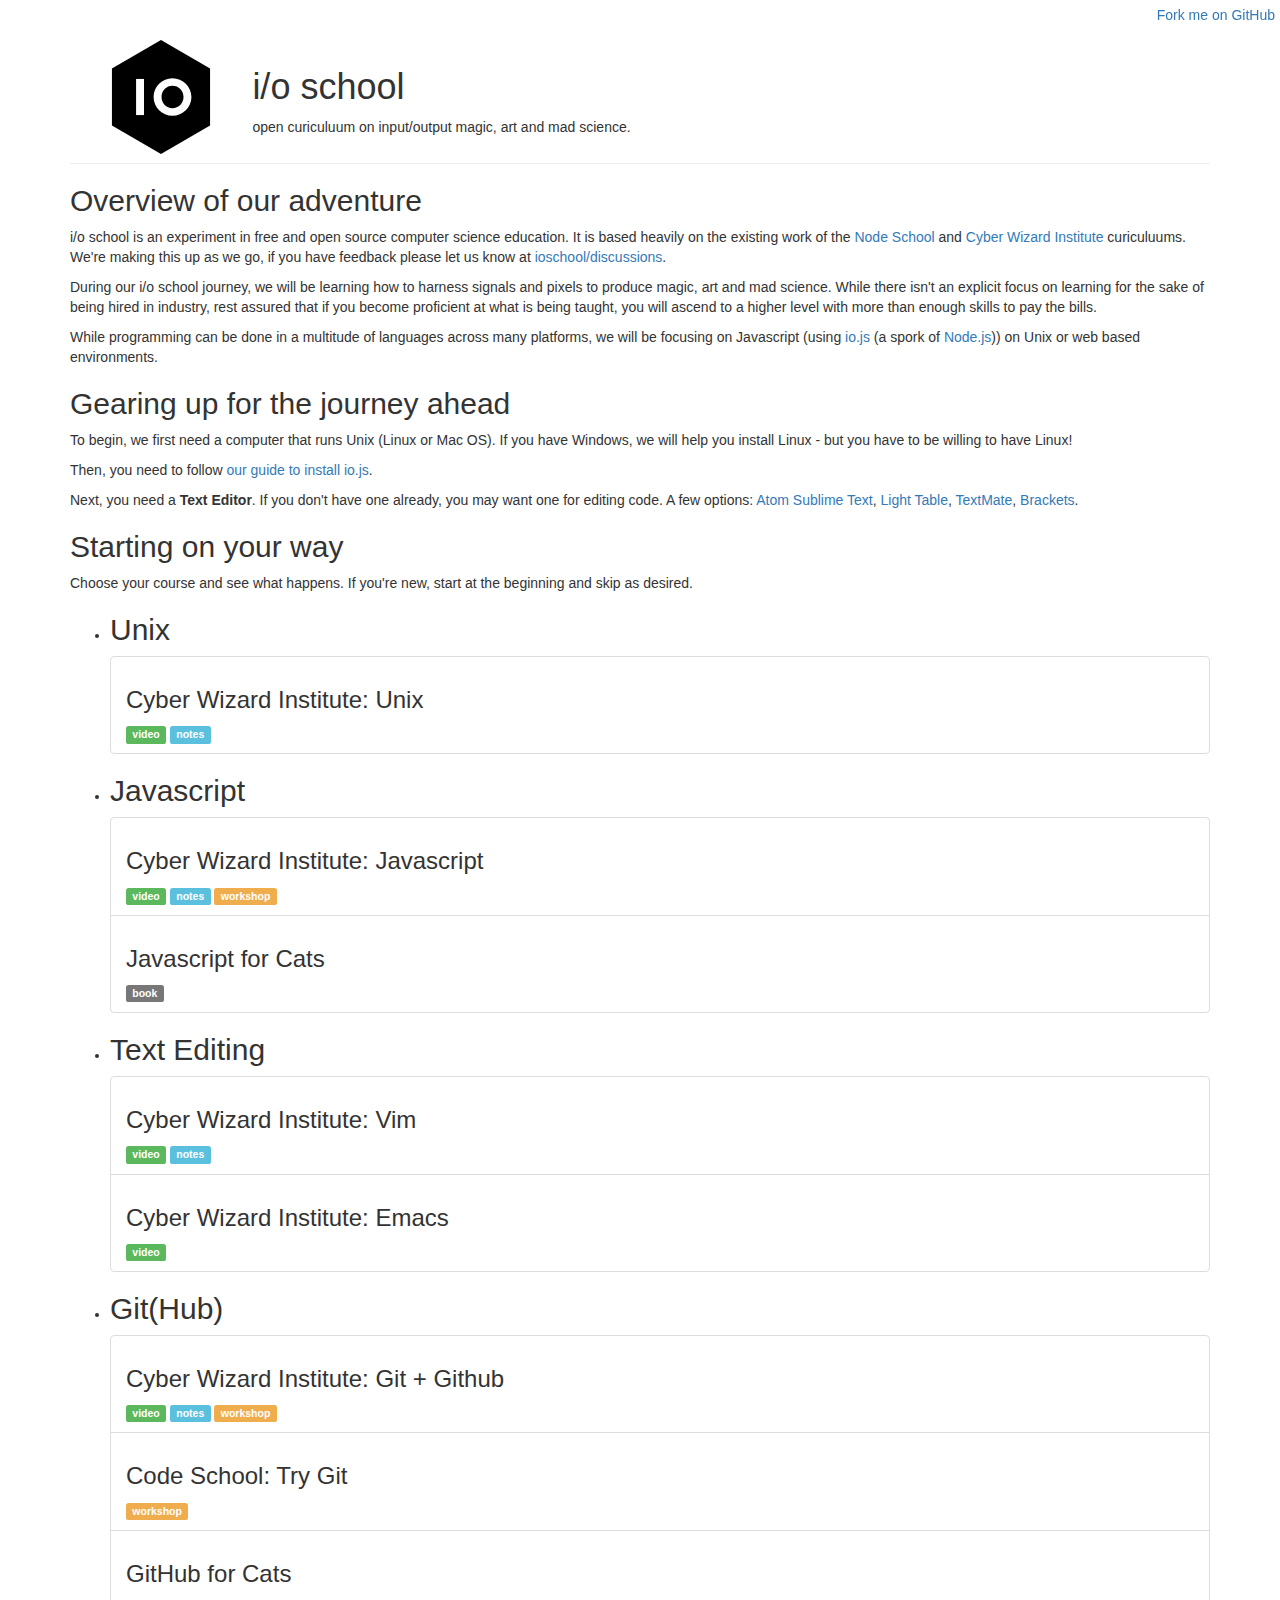
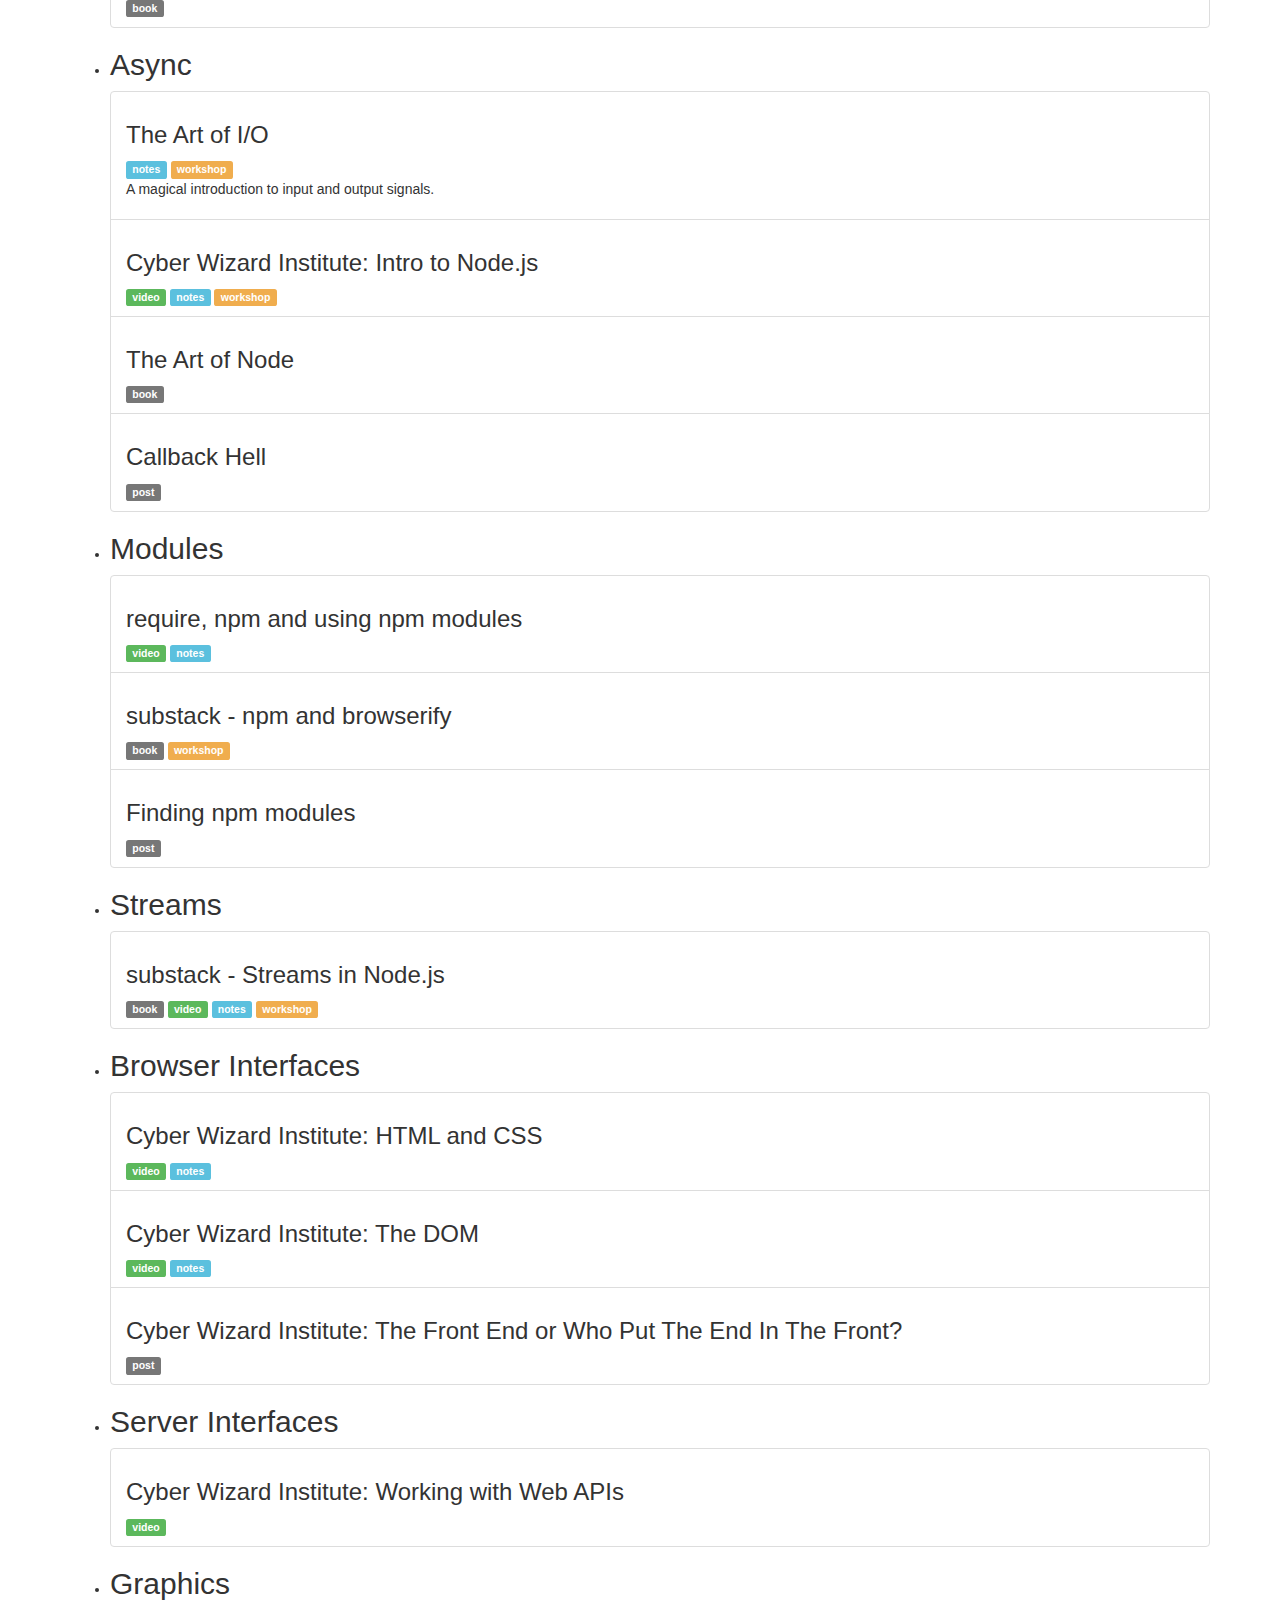
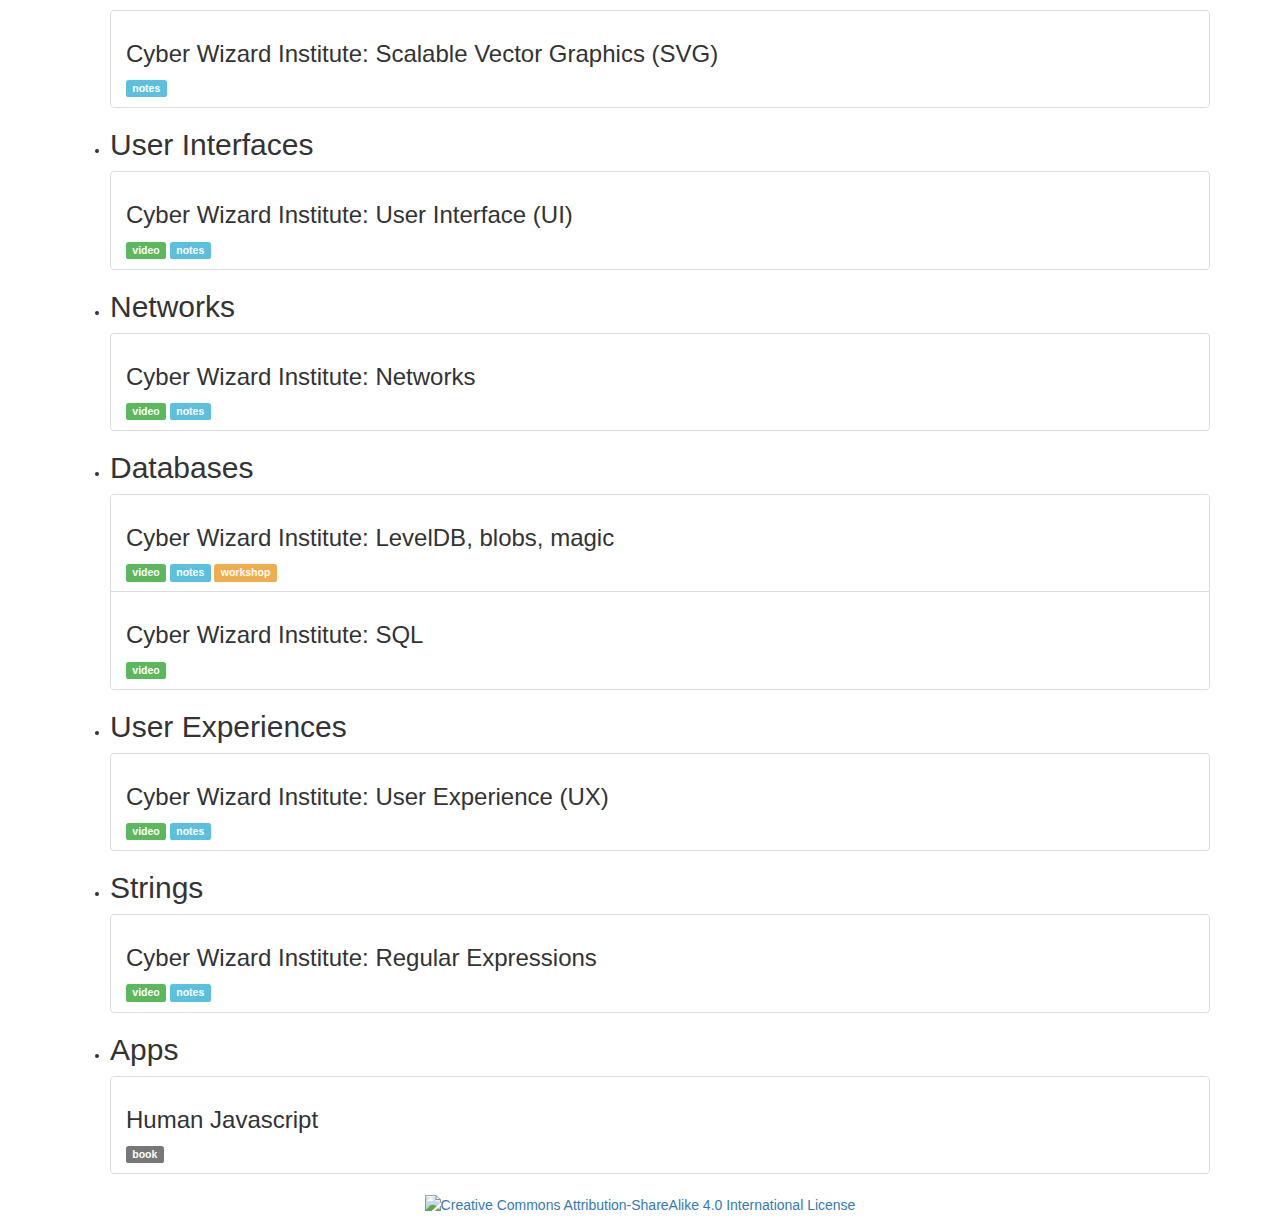
==== index.html @ 02605869 "Updates" ====
<!doctype html>
<html lang="en">
  <head>
    <meta charset="UTF-8" />
    <meta name="viewport" content="width=device-width, initial-scale=1">

    <meta property="og:title" content="i/o school" />
    <meta property="og:site_name" content="ioschool.is" />
    <meta property="og:url" content="http://ioschool.is" />
    <meta property="og:description" content="open curiculuum on input/output magic, art and mad science." />
    <meta property="og:image" content="http://ioschool.is//images/icon.png" />
    <meta property="og:type" content="website" />

    <title>i/o school</title>

    <link rel="shortcut icon" href="favicon.ico" />

    <link rel="stylesheet" type="text/css" href="./bundle.css" />

  </head>
  <body>
    <a class='fork-me' href='http://github.com/ioschool/ioschool.is'>
      Fork me on GitHub
    </a>

    <main class="container">
      <header class="page-header">
  <img src="images/icon.svg" class="icon img-responsive" />
  <div class="text">
    <h1>
      i/o school
    </h1>
    <p>
      open curiculuum on input/output magic, art and mad science.
    </p>
  </div>
</header>

<section id="scan">
  <h2>
    Overview of our adventure
  </h2>
  <p>
    i/o school is an experiment in free and open source computer science education. It is based heavily on the existing work of the <a href="http://nodeschool.io">Node School</a> and <a href="http://cyber.wizard.institute">Cyber Wizard Institute</a> curiculuums. We're making this up as we go, if you have feedback please let us know at <a href="https://github.com/ioschool/discussions/issues">ioschool/discussions</a>.
  </p>
  <p>
    During our i/o school journey, we will be learning how to harness signals and pixels to produce magic, art and mad science. While there isn't an explicit focus on learning for the sake of being hired in industry, rest assured that if you become proficient at what is being taught, you will ascend to a higher level with more than enough skills to pay the bills.
  </p>
  <p>
    While programming can be done in a multitude of languages across many platforms, we will be focusing on Javascript (using <a href="https://iojs.org">io.js</a> (a spork of <a href="https://nodejs.org">Node.js</a>)) on Unix or web based environments.
  </p>
</section>

<section id="setup">
  <h2>
    Gearing up for the journey ahead
  </h2>
  <p>
    To begin, we first need a computer that runs Unix (Linux or Mac OS). If you have Windows, we will help you install Linux - but you have to be willing to have Linux!
  </p>
  <p>
    Then, you need to follow <a href="/guides/install-js">our guide to install io.js</a>.
  </p>
  <p>
    Next, you need a <strong>Text Editor</strong>. If you don't have one already, you may want one for editing code. A few options: <a href="http://www.atom.io/">Atom</a> <a href="http://www.sublimetext.com/">Sublime Text</a>, <a href="http://lighttable.com/">Light Table</a>, <a href="http://macromates.com/download">TextMate</a>, <a href="http://brackets.io/">Brackets</a>.
  </p>
</section>

<section id="start">
  <header>
    <h2>
      Starting on your way
    </h2>
    <p>
      Choose your course and see what happens. If you're new, start at the beginning and skip as desired.
    </p>
  </header>
  <ul class="arts">
    <li class="art">
      <header>
        <h2>
          Unix
        </h2>
      </header>
      <ul class="resources list-group">
        <li class="resource list-group-item">
          <header>
            <h3>Cyber Wizard Institute: Unix</h3>



            <a href="https://www.youtube.com/watch?v=tKuvjuYT1-g" class="video label label-success">video</a>

            <a href="https://github.com/cyberwizardinstitute/workshops/blob/master/unix.markdown" class="notes label label-info">notes</a>

          </header>

        </li>
      </ul>
    </li>
    <li class="art">
      <header>
        <h2>
          Javascript
        </h2>
      </header>
      <ul class="resources list-group">
        <li class="resource list-group-item">
          <header>
            <h3>Cyber Wizard Institute: Javascript</h3>



            <a href="https://www.youtube.com/watch?v=kOB-V1KstIM" class="video label label-success">video</a>

            <a href="https://github.com/cyberwizardinstitute/workshops/blob/master/javascript.markdown" class="notes label label-info">notes</a>

            <a href="https://npmjs.org/package/javascripting" class="workshop label label-warning">workshop</a>
          </header>

        </li>
        <li class="resource list-group-item">
          <header>
            <h3>Javascript for Cats</h3>

            <a href="jsforcats.com" class="book label label-default">book</a>




          </header>

        </li>
      </ul>
    </li>
    <li class="art">
      <header>
        <h2>
          Text Editing
        </h2>
      </header>
      <ul class="resources list-group">
        <li class="resource list-group-item">
          <header>
            <h3>Cyber Wizard Institute: Vim</h3>



            <a href="https://www.youtube.com/watch?v=Fy8rVhjypBs" class="video label label-success">video</a>

            <a href="https://github.com/cyberwizardinstitute/workshops/blob/master/vim.markdown" class="notes label label-info">notes</a>

          </header>

        </li>
        <li class="resource list-group-item">
          <header>
            <h3>Cyber Wizard Institute: Emacs</h3>



            <a href="https://www.youtube.com/watch?v=ah9puba1aSQ" class="video label label-success">video</a>


          </header>

        </li>
      </ul>
    </li>
    <li class="art">
      <header>
        <h2>
          Git(Hub)
        </h2>
      </header>
      <ul class="resources list-group">
        <li class="resource list-group-item">
          <header>
            <h3>Cyber Wizard Institute: Git + Github</h3>



            <a href="https://www.youtube.com/watch?v=IF-z4kOi4fM" class="video label label-success">video</a>

            <a href="https://github.com/cyberwizardinstitute/workshops/blob/master/git.markdown" class="notes label label-info">notes</a>

            <a href="https://npmjs.org/package/git-it" class="workshop label label-warning">workshop</a>
          </header>

        </li>
        <li class="resource list-group-item">
          <header>
            <h3>Code School: Try Git</h3>





            <a href="https://try.github.io/" class="workshop label label-warning">workshop</a>
          </header>

        </li>
        <li class="resource list-group-item">
          <header>
            <h3>GitHub for Cats</h3>

            <a href="https://zachbruggeman.me/github-for-cats/" class="book label label-default">book</a>




          </header>

        </li>
      </ul>
    </li>
    <li class="art">
      <header>
        <h2>
          Async
        </h2>
      </header>
      <ul class="resources list-group">
        <li class="resource list-group-item">
          <header>
            <h3>The Art of I/O</h3>




            <a href="/art-of-io" class="notes label label-info">notes</a>

            <a href="https://npmjs.org/package/learnyounode" class="workshop label label-warning">workshop</a>
          </header>

          <p>
            A magical introduction to input and output signals.
          </p>
        </li>
        <li class="resource list-group-item">
          <header>
            <h3>Cyber Wizard Institute: Intro to Node.js</h3>



            <a href="https://www.youtube.com/watch?v=7RQXUlDATbY" class="video label label-success">video</a>

            <a href="https://github.com/cyberwizardinstitute/workshops/blob/master/node_101.md" class="notes label label-info">notes</a>

            <a href="https://npmjs.org/package/learnyounode" class="workshop label label-warning">workshop</a>
          </header>

        </li>
        <li class="resource list-group-item">
          <header>
            <h3>The Art of Node</h3>

            <a href="https://github.com/maxogden/art-of-node" class="book label label-default">book</a>




          </header>

        </li>
        <li class="resource list-group-item">
          <header>
            <h3>Callback Hell</h3>


            <a href="http://callbackhell.com/" class="book label label-default">post</a>



          </header>

        </li>
      </ul>
    </li>
    <li class="art">
      <header>
        <h2>
          Modules
        </h2>
      </header>
      <ul class="resources list-group">
        <li class="resource list-group-item">
          <header>
            <h3>require, npm and using npm modules</h3>



            <a href="https://www.youtube.com/watch?v=B-IRNyMdYD0" class="video label label-success">video</a>

            <a href="https://github.com/cyberwizardinstitute/workshops/blob/master/require_modules.md" class="notes label label-info">notes</a>

          </header>

        </li>
        <li class="resource list-group-item">
          <header>
            <h3>substack - npm and browserify</h3>

            <a href="https://github.com/substack/browserify-handbook" class="book label label-default">book</a>




            <a href="https://npmjs.org/package/browserify-adventure" class="workshop label label-warning">workshop</a>
          </header>

        </li>
        <li class="resource list-group-item">
          <header>
            <h3>Finding npm modules</h3>


            <a href="http://substack.net/finding_modules" class="book label label-default">post</a>



          </header>

        </li>
      </ul>
    </li>
    <li class="art">
      <header>
        <h2>
          Streams
        </h2>
      </header>
      <ul class="resources list-group">
        <li class="resource list-group-item">
          <header>
            <h3>substack - Streams in Node.js</h3>

            <a href="https://github.com/substack/stream-handbook" class="book label label-default">book</a>


            <a href="https://www.youtube.com/watch?v=k2jqXilcpKs" class="video label label-success">video</a>

            <a href="https://github.com/cyberwizardinstitute/workshops/blob/master/streams.markdown" class="notes label label-info">notes</a>

            <a href="https://npmjs.org/package/stream-adventure" class="workshop label label-warning">workshop</a>
          </header>

        </li>
      </ul>
    </li>
    <li class="art">
      <header>
        <h2>
          Browser Interfaces
        </h2>
      </header>
      <ul class="resources list-group">
        <li class="resource list-group-item">
          <header>
            <h3>Cyber Wizard Institute: HTML and CSS</h3>



            <a href="https://www.youtube.com/watch?v=GSOg6-Z6fdM" class="video label label-success">video</a>

            <a href="https://github.com/cyberwizardinstitute/workshops/blob/master/html.markdown" class="notes label label-info">notes</a>

          </header>

        </li>
        <li class="resource list-group-item">
          <header>
            <h3>Cyber Wizard Institute: The DOM</h3>



            <a href="https://www.youtube.com/watch?v=1CJIQF2eL7g" class="video label label-success">video</a>

            <a href="https://github.com/cyberwizardinstitute/workshops/blob/master/dom.markdown" class="notes label label-info">notes</a>

          </header>

        </li>
        <li class="resource list-group-item">
          <header>
            <h3>Cyber Wizard Institute: The Front End or Who Put The End In The Front?</h3>


            <a href="https://github.com/cyberwizardinstitute/workshops/blob/master/html-css-javascript-an-eternal-rgb-triple-rainbo.md" class="book label label-default">post</a>



          </header>

        </li>
      </ul>
    </li>
    <li class="art">
      <header>
        <h2>
          Server Interfaces
        </h2>
      </header>
      <ul class="resources list-group">
        <li class="resource list-group-item">
          <header>
            <h3>Cyber Wizard Institute: Working with Web APIs</h3>



            <a href="https://www.youtube.com/watch?v=Q5Ztihwti6g" class="video label label-success">video</a>


          </header>

        </li>
      </ul>
    </li>
    <li class="art">
      <header>
        <h2>
          Graphics
        </h2>
      </header>
      <ul class="resources list-group">
        <li class="resource list-group-item">
          <header>
            <h3>Cyber Wizard Institute: Scalable Vector Graphics (SVG)</h3>




            <a href="https://github.com/cyberwizardinstitute/workshops/blob/master/svg.markdown" class="notes label label-info">notes</a>

          </header>

        </li>
      </ul>
    </li>
    <li class="art">
      <header>
        <h2>
          User Interfaces
        </h2>
      </header>
      <ul class="resources list-group">
        <li class="resource list-group-item">
          <header>
            <h3>Cyber Wizard Institute: User Interface (UI)</h3>



            <a href="https://www.youtube.com/watch?v=NVSRIZ3bGbs" class="video label label-success">video</a>

            <a href="https://github.com/cyberwizardinstitute/workshops/blob/master/ui.markdown" class="notes label label-info">notes</a>

          </header>

        </li>
      </ul>
    </li>
    <li class="art">
      <header>
        <h2>
          Networks
        </h2>
      </header>
      <ul class="resources list-group">
        <li class="resource list-group-item">
          <header>
            <h3>Cyber Wizard Institute: Networks</h3>



            <a href="https://www.youtube.com/watch?v=8ky8Lj3Te70" class="video label label-success">video</a>

            <a href="https://github.com/cyberwizardinstitute/workshops/blob/master/networks.markdown" class="notes label label-info">notes</a>

          </header>

        </li>
      </ul>
    </li>
    <li class="art">
      <header>
        <h2>
          Databases
        </h2>
      </header>
      <ul class="resources list-group">
        <li class="resource list-group-item">
          <header>
            <h3>Cyber Wizard Institute: LevelDB, blobs, magic</h3>



            <a href="https://www.youtube.com/watch?v=Ssct_O1LET8" class="video label label-success">video</a>

            <a href="https://github.com/cyberwizardinstitute/workshops/blob/master/leveldb.markdown" class="notes label label-info">notes</a>

            <a href="https://npmjs.org/package/levelmeup" class="workshop label label-warning">workshop</a>
          </header>

        </li>
        <li class="resource list-group-item">
          <header>
            <h3>Cyber Wizard Institute: SQL</h3>



            <a href="https://www.youtube.com/watch?v=Esq5ms3rlo4" class="video label label-success">video</a>


          </header>

        </li>
      </ul>
    </li>
    <li class="art">
      <header>
        <h2>
          User Experiences
        </h2>
      </header>
      <ul class="resources list-group">
        <li class="resource list-group-item">
          <header>
            <h3>Cyber Wizard Institute: User Experience (UX)</h3>



            <a href="https://www.youtube.com/watch?v=IxM3VXaS1LE" class="video label label-success">video</a>

            <a href="https://github.com/cyberwizardinstitute/workshops/blob/master/UX.md" class="notes label label-info">notes</a>

          </header>

        </li>
      </ul>
    </li>
    <li class="art">
      <header>
        <h2>
          Strings
        </h2>
      </header>
      <ul class="resources list-group">
        <li class="resource list-group-item">
          <header>
            <h3>Cyber Wizard Institute: Regular Expressions</h3>



            <a href="https://www.youtube.com/watch?v=_RD6whFt7is" class="video label label-success">video</a>

            <a href="https://github.com/cyberwizardinstitute/workshops/blob/master/regex.markdown" class="notes label label-info">notes</a>

          </header>

        </li>
      </ul>
    </li>
    <li class="art">
      <header>
        <h2>
          Apps
        </h2>
      </header>
      <ul class="resources list-group">
        <li class="resource list-group-item">
          <header>
            <h3>Human Javascript</h3>

            <a href="http://read.humanjavascript.com" class="book label label-default">book</a>




          </header>

        </li>
      </ul>
    </li>
  </ul>
</section>


      <footer>
        <a rel="license" href="http://creativecommons.org/licenses/by-sa/4.0/" class="license">
          <img alt="Creative Commons Attribution-ShareAlike 4.0 International License" src="https://i.creativecommons.org/l/by-sa/4.0/88x31.png" />
        </a>
      </footer>
    </main>

    <script type="text/javascript" src="./bundle.js"></script>

    <!-- Piwik -->
    <script type="text/javascript">
      var _paq = _paq || [];
      _paq.push(['trackPageView']);
      _paq.push(['enableLinkTracking']);
      (function() {
        var u="//analytics.dinosaur.is/";
        _paq.push(['setTrackerUrl', u+'piwik.php']);
        _paq.push(['setSiteId', 4]);
        var d=document, g=d.createElement('script'), s=d.getElementsByTagName('script')[0];
        g.type='text/javascript'; g.async=true; g.defer=true; g.src=u+'piwik.js'; s.parentNode.insertBefore(g,s);
      })();
    </script>
    <noscript><p><img src="//analytics.dinosaur.is/piwik.php?idsite=4" style="border:0;" alt="" /></p></noscript>
    <!-- End Piwik Code -->
  </body>
</html>
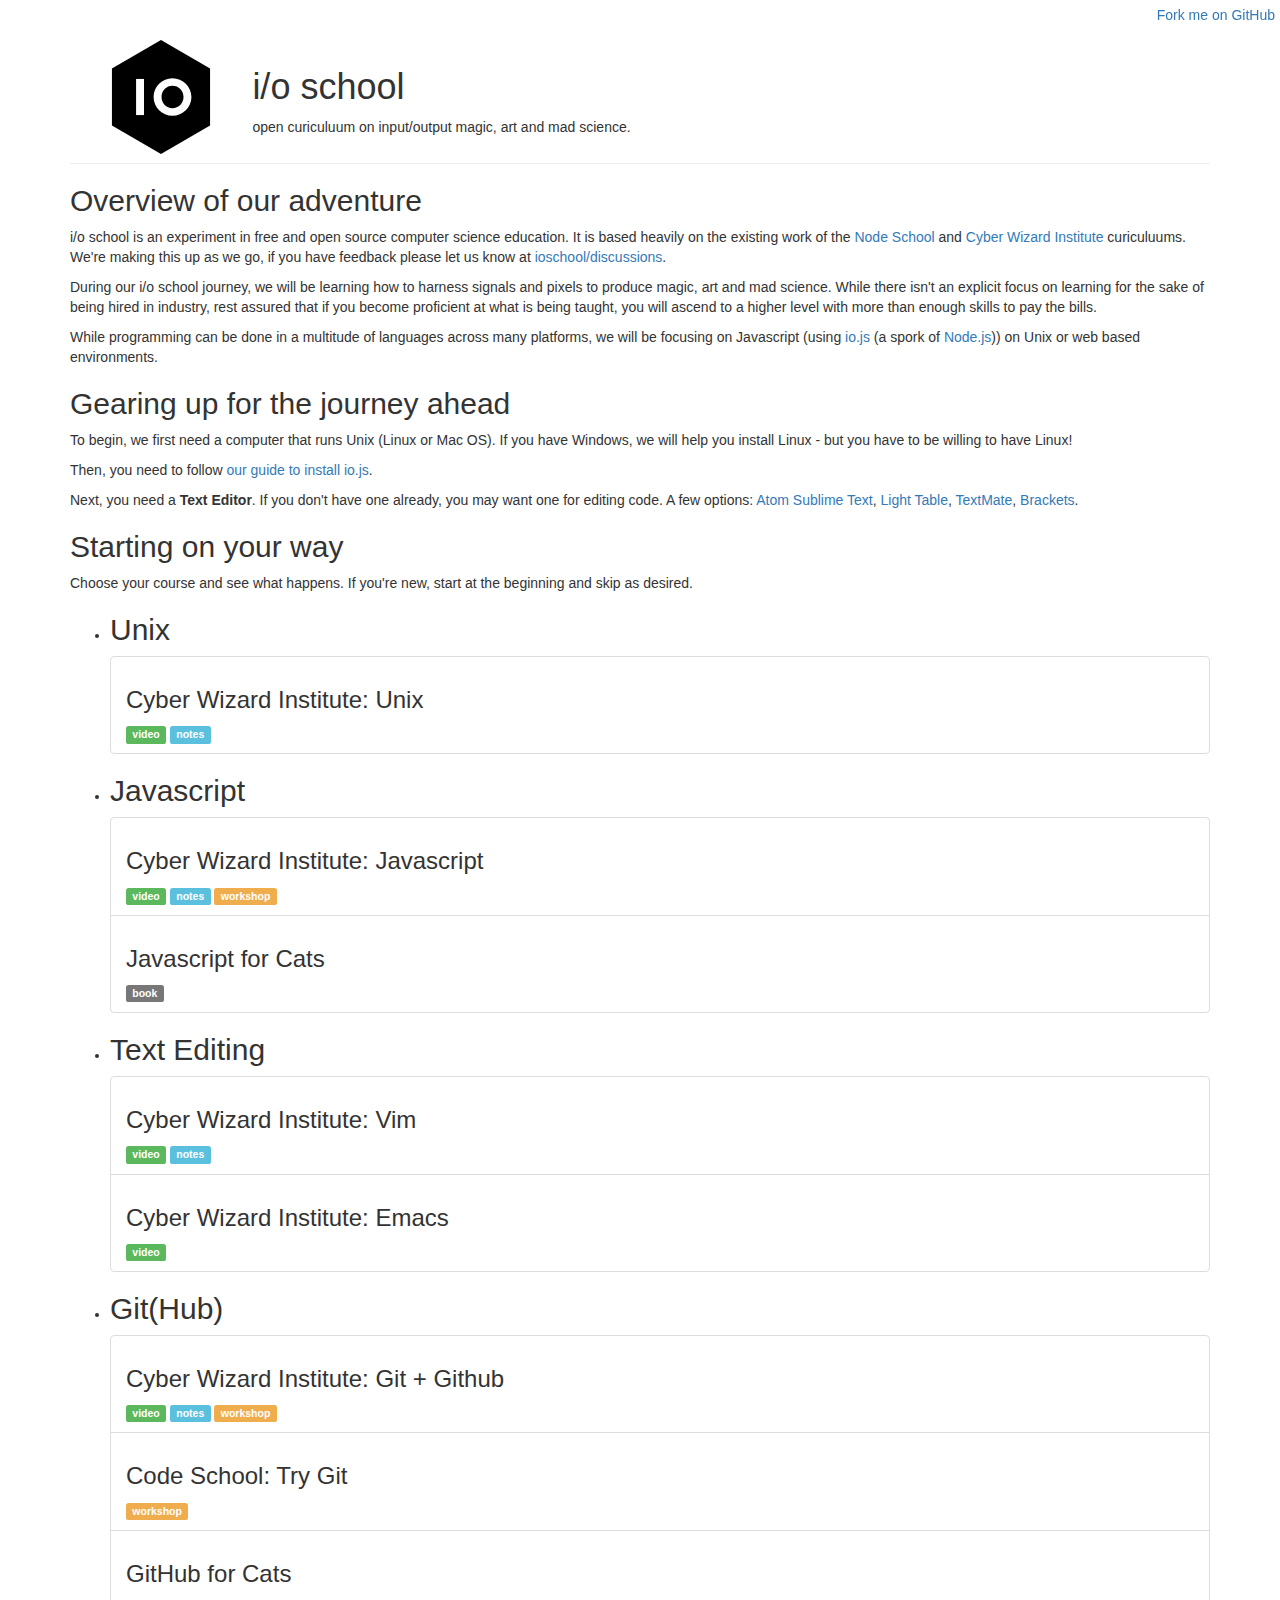
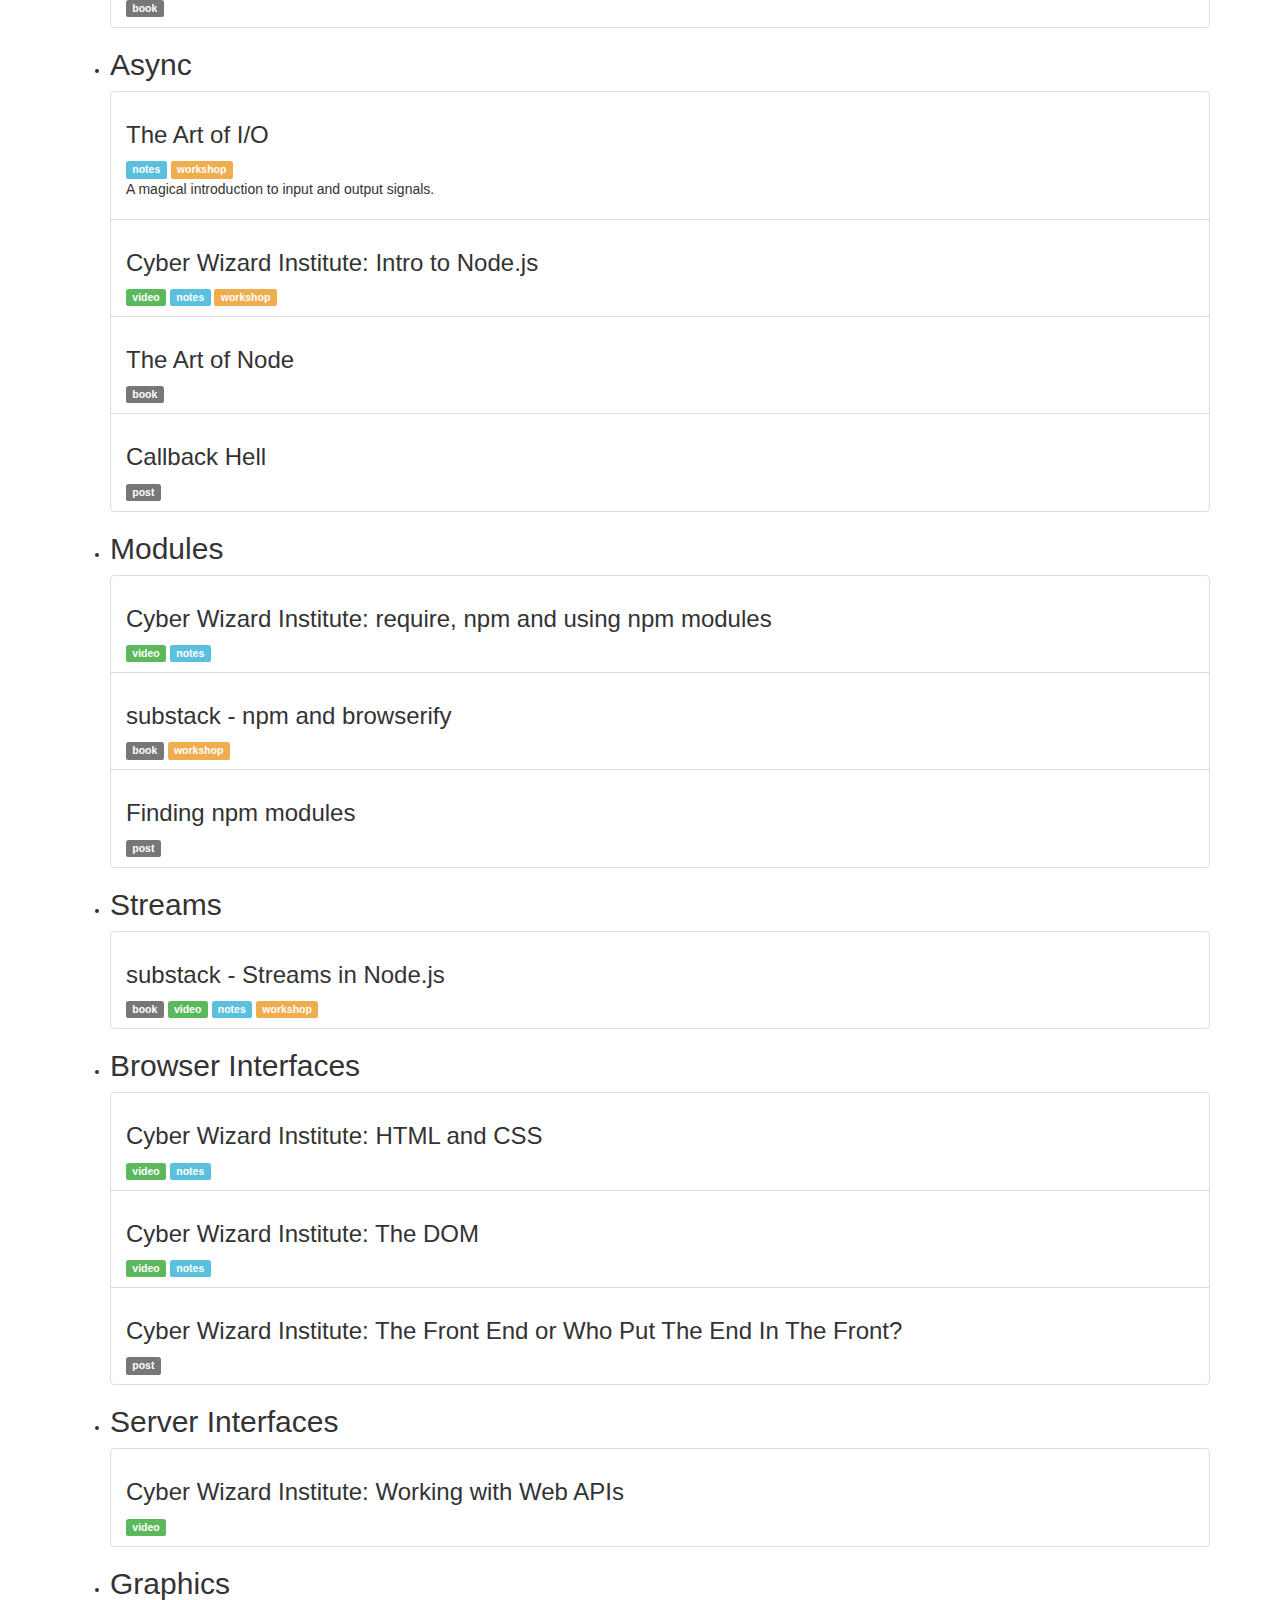
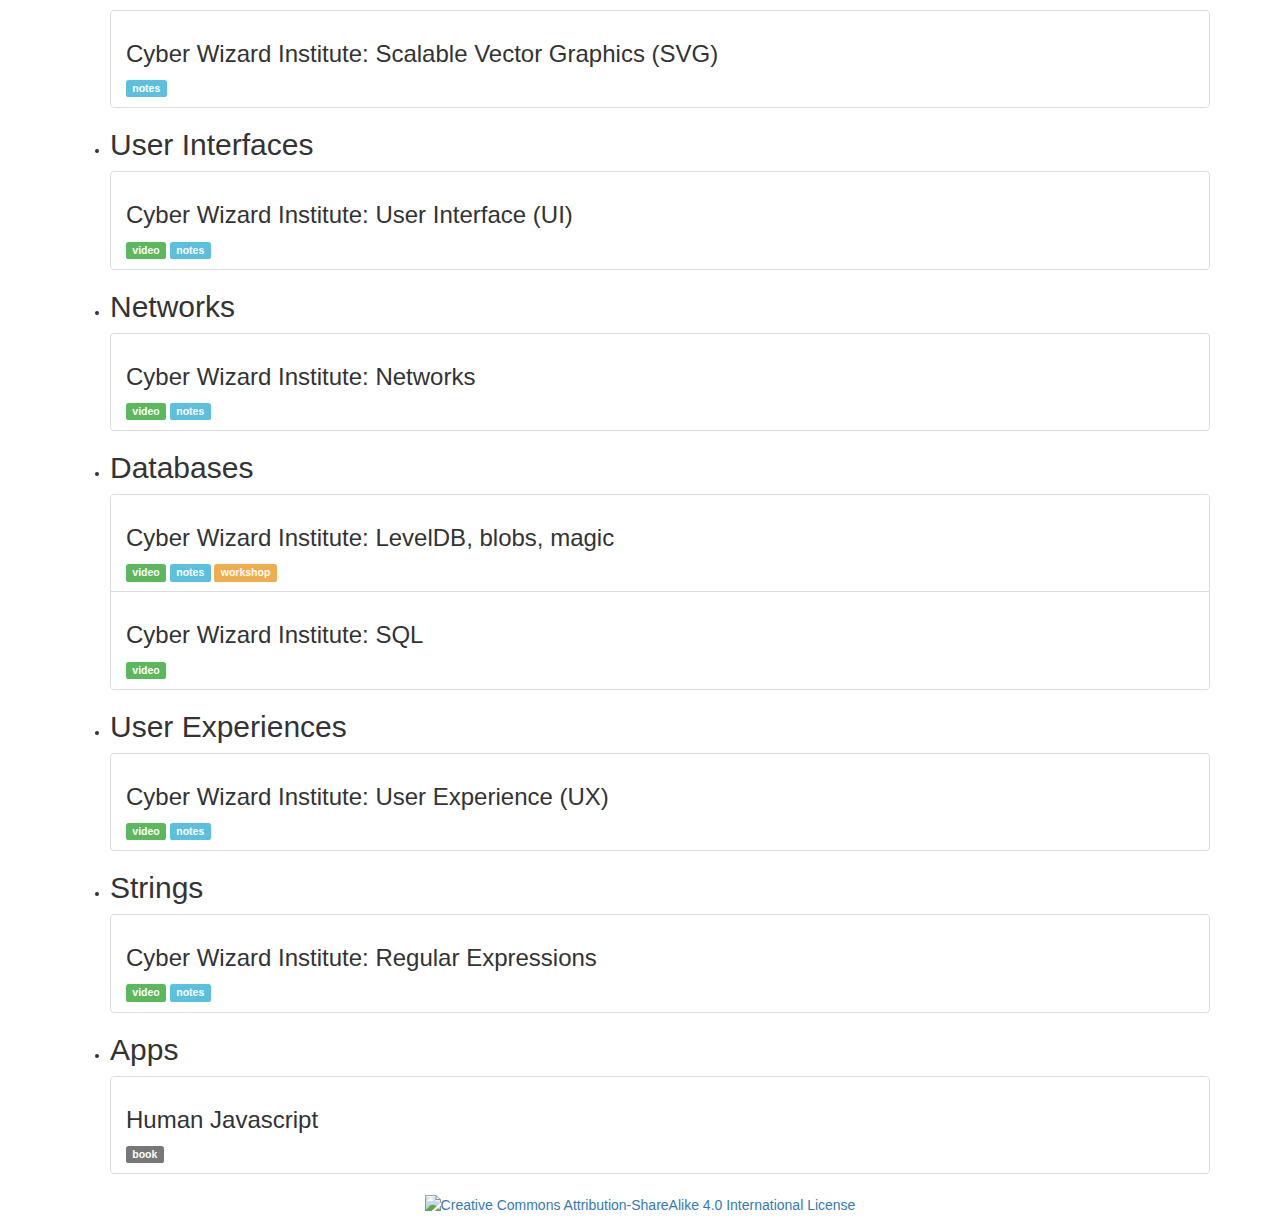
==== commit 25356fee: "Updates" ====
--- a/index.html
+++ b/index.html
@@ -59,7 +59,7 @@
     To begin, we first need a computer that runs Unix (Linux or Mac OS). If you have Windows, we will help you install Linux - but you have to be willing to have Linux!
   </p>
   <p>
-    Then, you need to follow <a href="/guides/install-js">our guide to install io.js</a>.
+    Then, you need to follow <a href="guides/install-js">our guide to install io.js</a>.
   </p>
   <p>
     Next, you need a <strong>Text Editor</strong>. If you don't have one already, you may want one for editing code. A few options: <a href="http://www.atom.io/">Atom</a> <a href="http://www.sublimetext.com/">Sublime Text</a>, <a href="http://lighttable.com/">Light Table</a>, <a href="http://macromates.com/download">TextMate</a>, <a href="http://brackets.io/">Brackets</a>.
@@ -123,7 +123,7 @@
           <header>
             <h3>Javascript for Cats</h3>
 
-            <a href="jsforcats.com" class="book label label-default">book</a>
+            <a href="http://jsforcats.com" class="book label label-default">book</a>
 
 
 
@@ -228,7 +228,7 @@
 
 
 
-            <a href="/art-of-io" class="notes label label-info">notes</a>
+            <a href="art-of-io" class="notes label label-info">notes</a>
 
             <a href="https://npmjs.org/package/learnyounode" class="workshop label label-warning">workshop</a>
           </header>
@@ -286,7 +286,7 @@
       <ul class="resources list-group">
         <li class="resource list-group-item">
           <header>
-            <h3>require, npm and using npm modules</h3>
+            <h3>Cyber Wizard Institute: require, npm and using npm modules</h3>
 
 
 
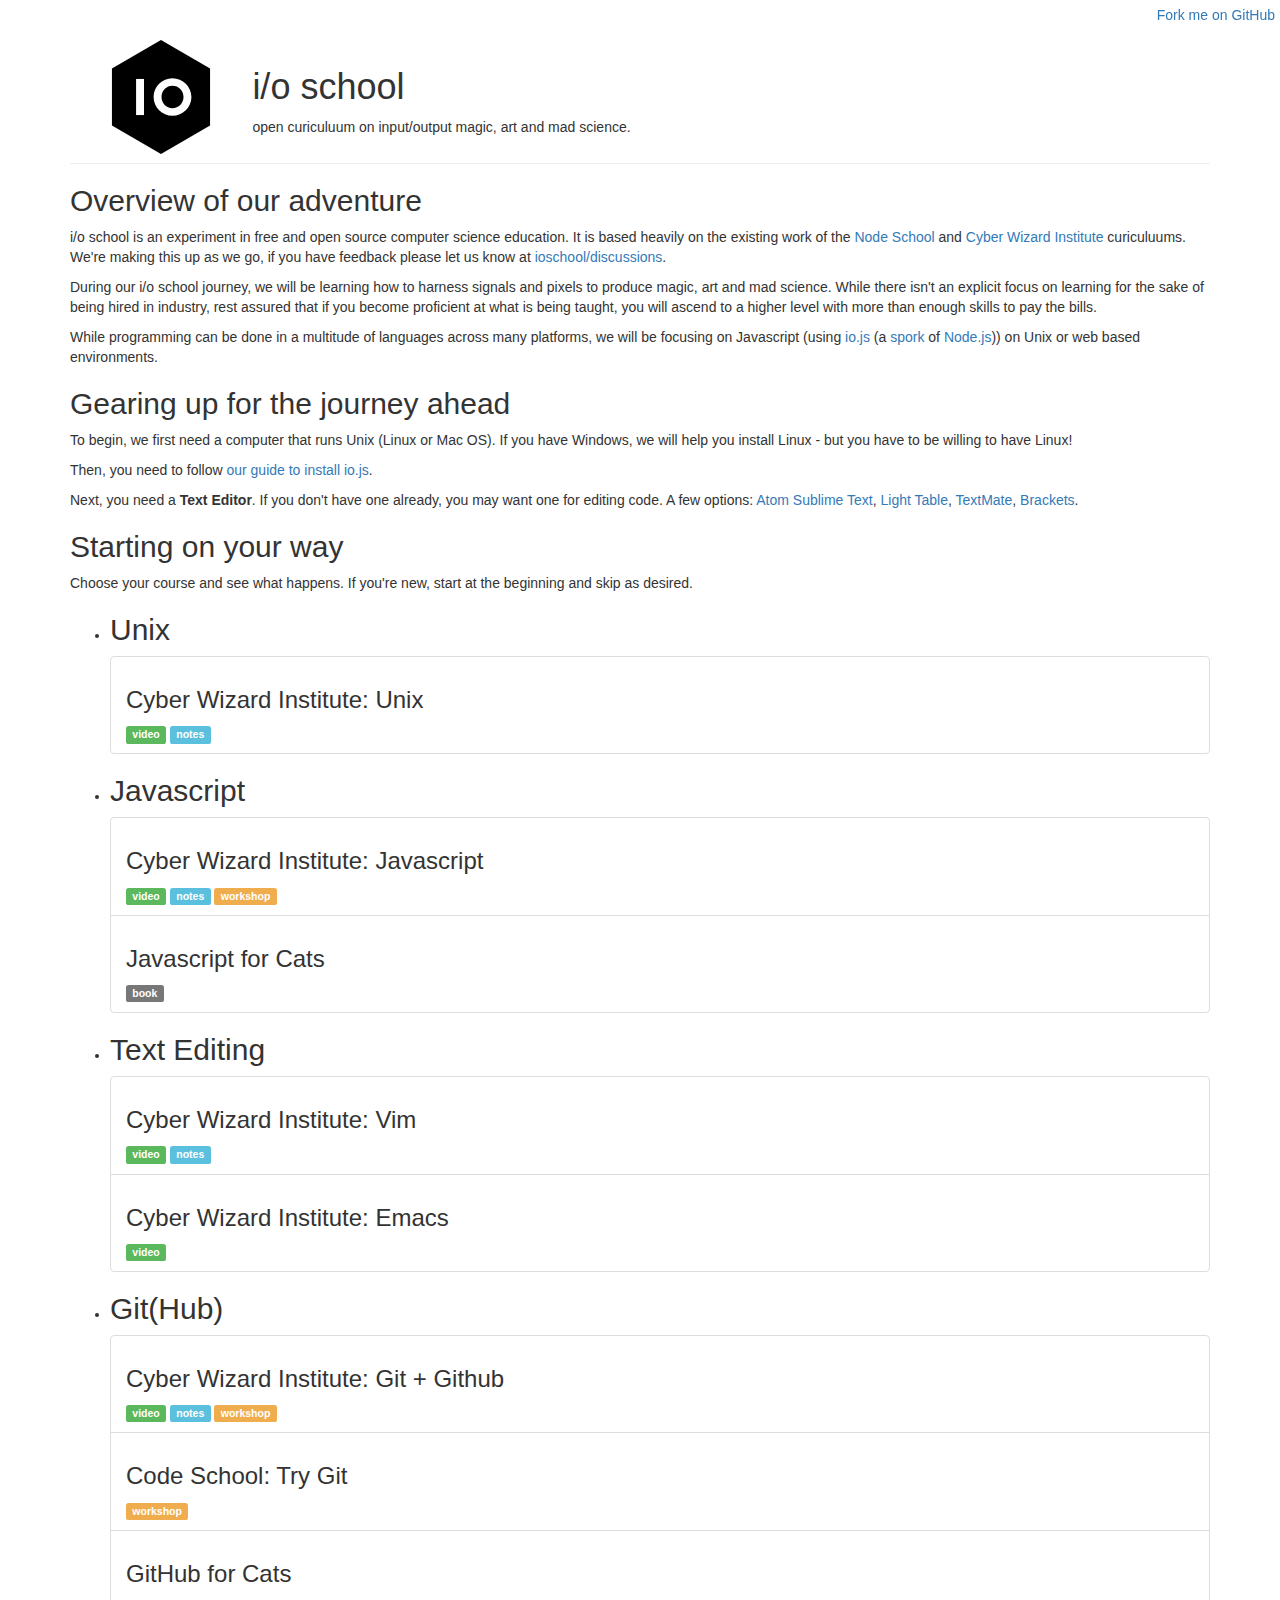
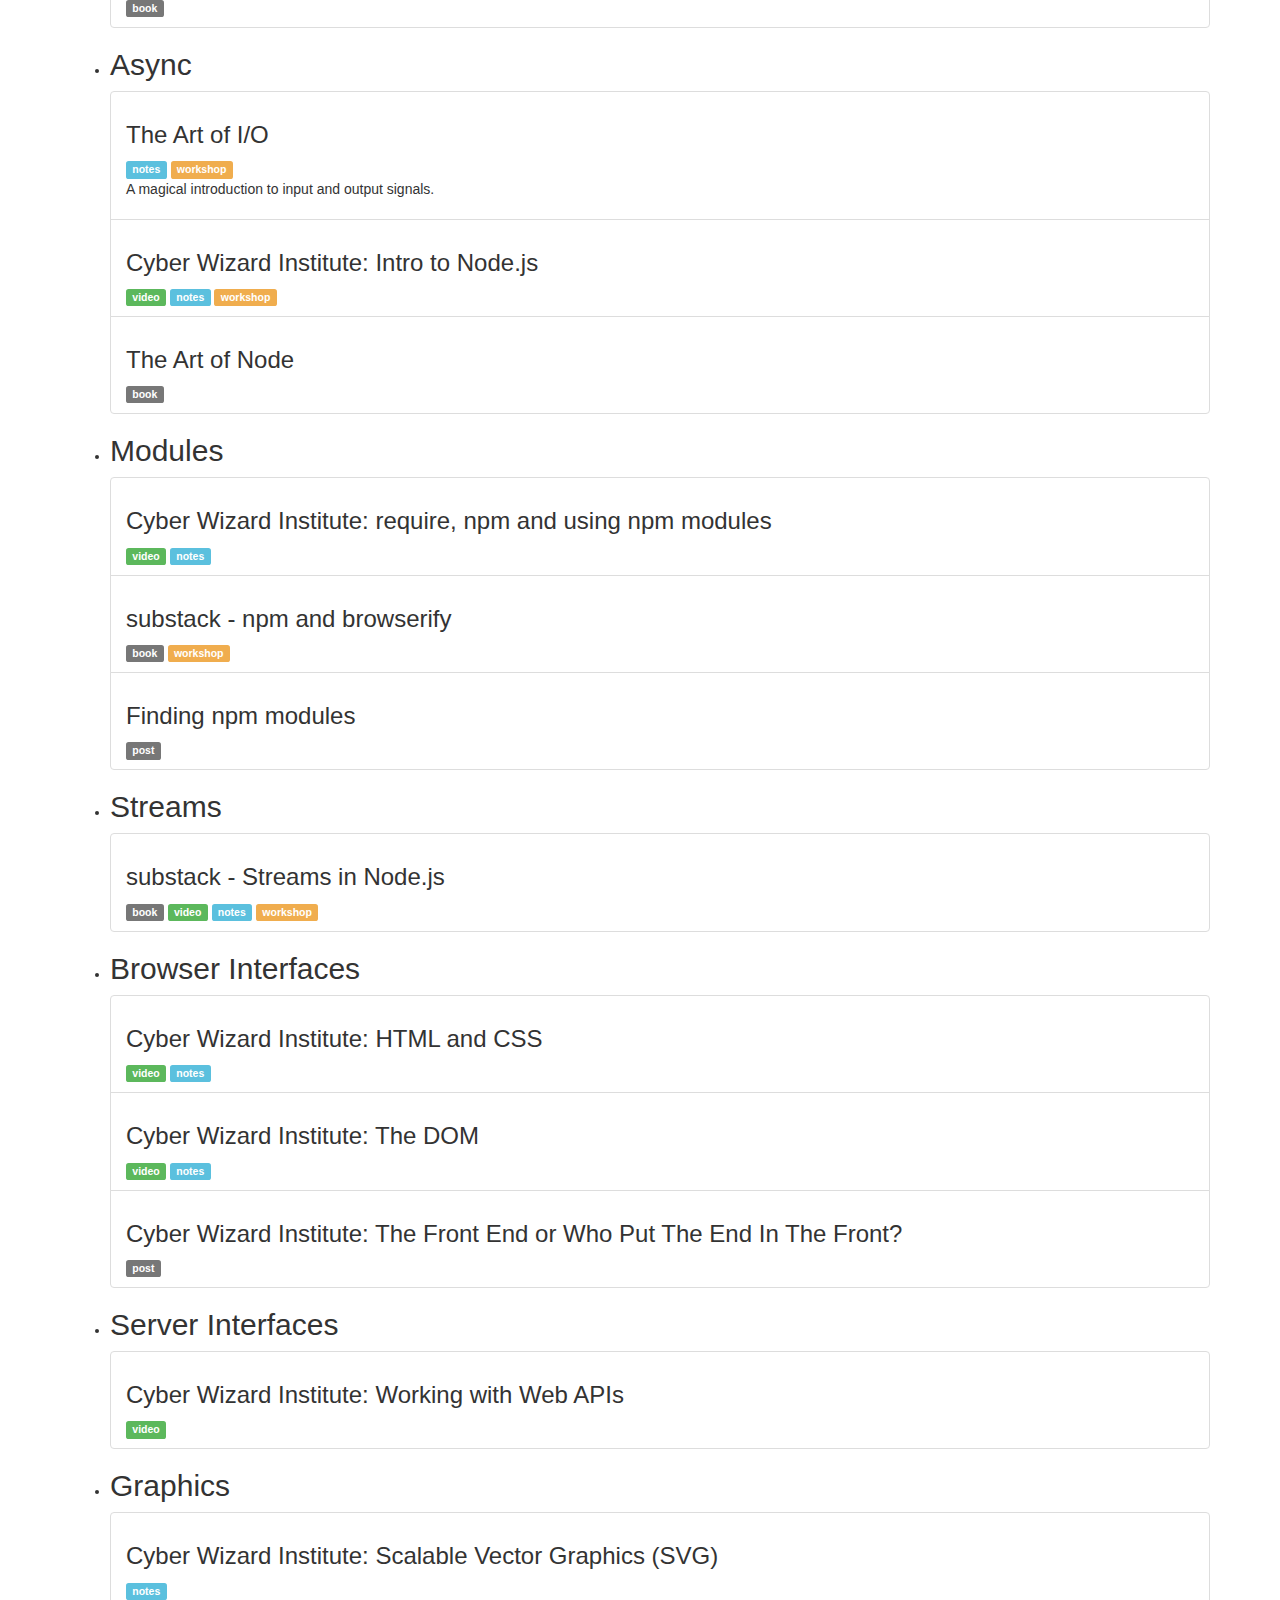
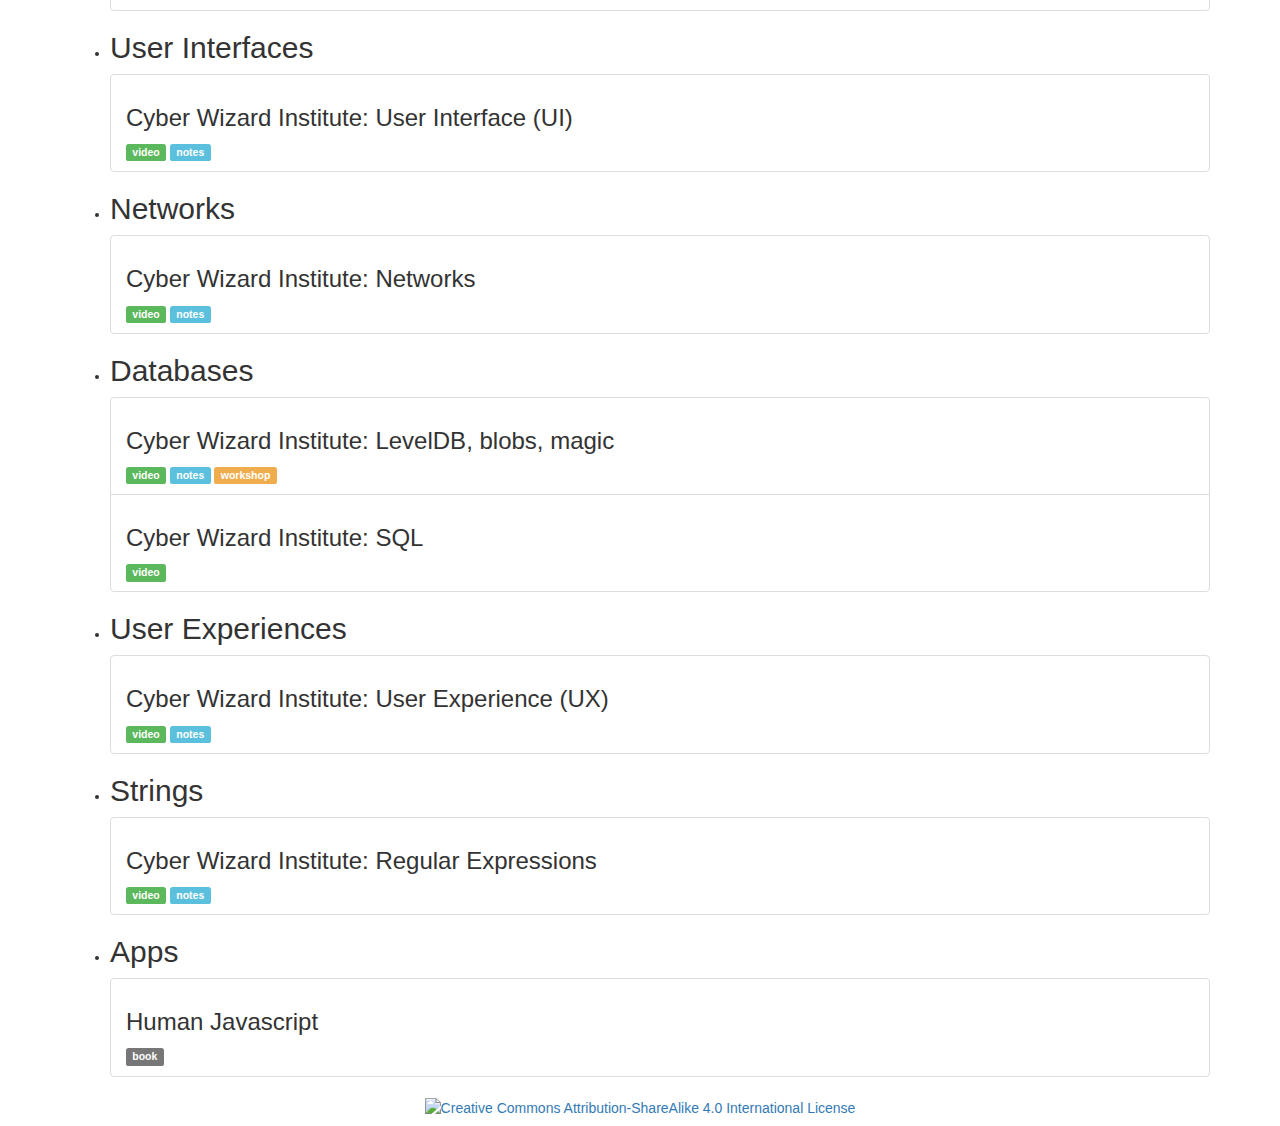
==== commit 5decf49d: "Updates" ====
--- a/index.html
+++ b/index.html
@@ -47,7 +47,7 @@
     During our i/o school journey, we will be learning how to harness signals and pixels to produce magic, art and mad science. While there isn't an explicit focus on learning for the sake of being hired in industry, rest assured that if you become proficient at what is being taught, you will ascend to a higher level with more than enough skills to pay the bills.
   </p>
   <p>
-    While programming can be done in a multitude of languages across many platforms, we will be focusing on Javascript (using <a href="https://iojs.org">io.js</a> (a spork of <a href="https://nodejs.org">Node.js</a>)) on Unix or web based environments.
+    While programming can be done in a multitude of languages across many platforms, we will be focusing on Javascript (using <a href="https://iojs.org">io.js</a> (a <a href="http://thechangelog.com/139/">spork</a> of <a href="https://nodejs.org">Node.js</a>)) on Unix or web based environments.
   </p>
 </section>
 
@@ -59,7 +59,7 @@
     To begin, we first need a computer that runs Unix (Linux or Mac OS). If you have Windows, we will help you install Linux - but you have to be willing to have Linux!
   </p>
   <p>
-    Then, you need to follow <a href="guides/install-js">our guide to install io.js</a>.
+    Then, you need to follow <a href="guides/install-js.html">our guide to install io.js</a>.
   </p>
   <p>
     Next, you need a <strong>Text Editor</strong>. If you don't have one already, you may want one for editing code. A few options: <a href="http://www.atom.io/">Atom</a> <a href="http://www.sublimetext.com/">Sublime Text</a>, <a href="http://lighttable.com/">Light Table</a>, <a href="http://macromates.com/download">TextMate</a>, <a href="http://brackets.io/">Brackets</a>.
@@ -228,7 +228,7 @@
 
 
 
-            <a href="art-of-io" class="notes label label-info">notes</a>
+            <a href="http://ioschool.is/art-of-io" class="notes label label-info">notes</a>
 
             <a href="https://npmjs.org/package/learnyounode" class="workshop label label-warning">workshop</a>
           </header>
@@ -257,18 +257,6 @@
 
             <a href="https://github.com/maxogden/art-of-node" class="book label label-default">book</a>
 
-
-
-
-          </header>
-
-        </li>
-        <li class="resource list-group-item">
-          <header>
-            <h3>Callback Hell</h3>
-
-
-            <a href="http://callbackhell.com/" class="book label label-default">post</a>
 
 
 
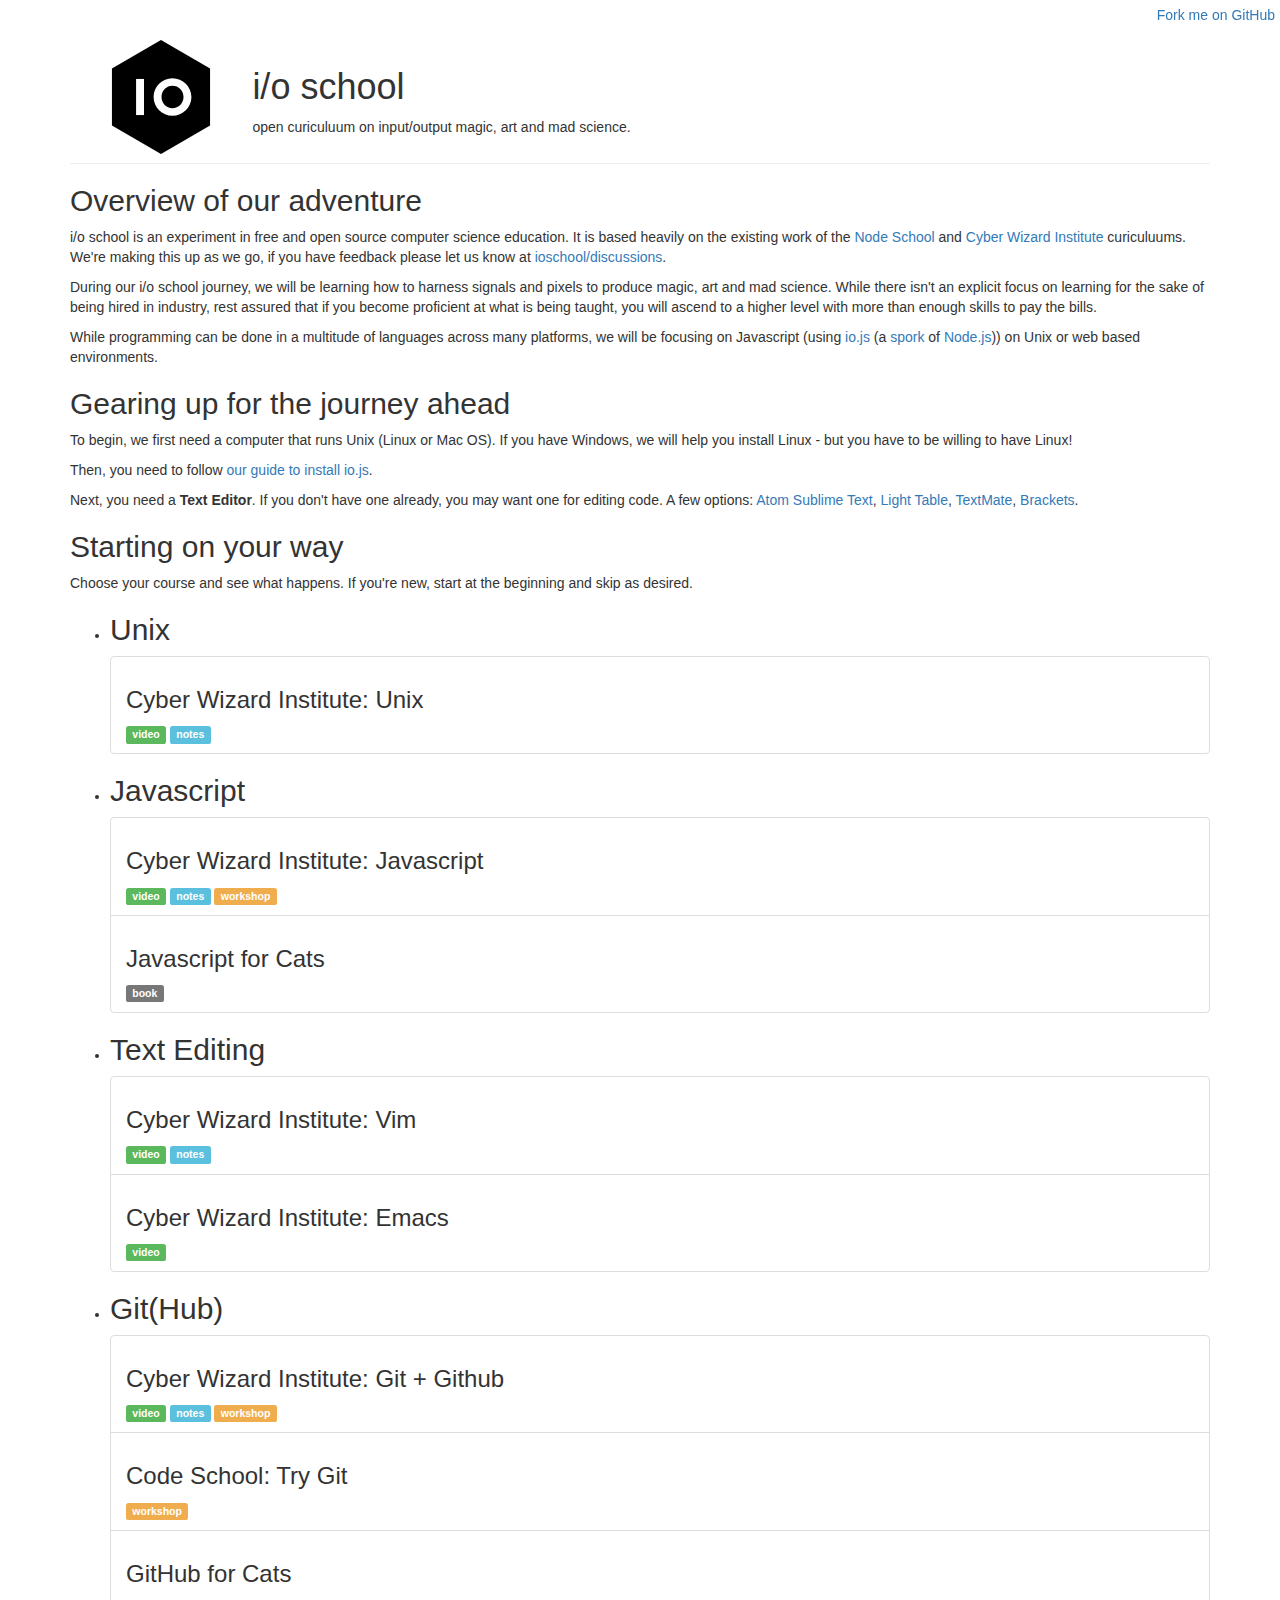
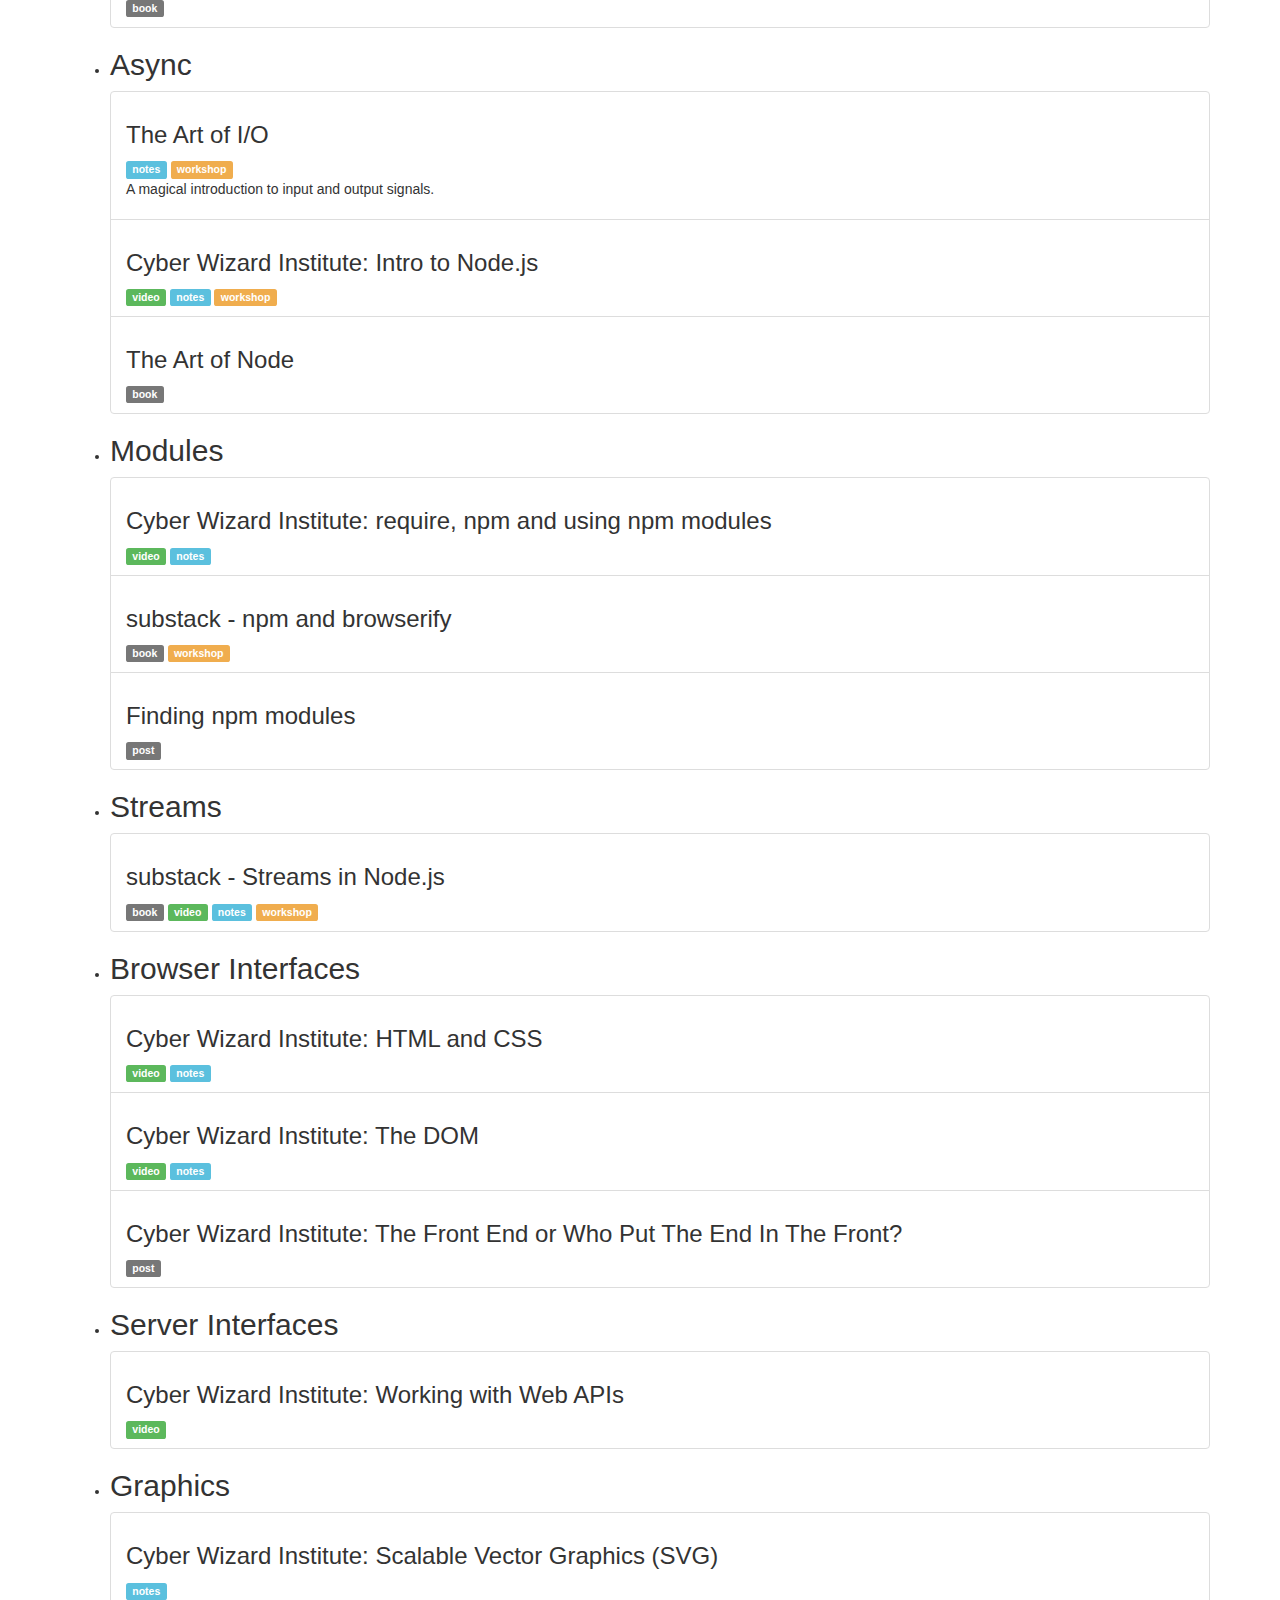
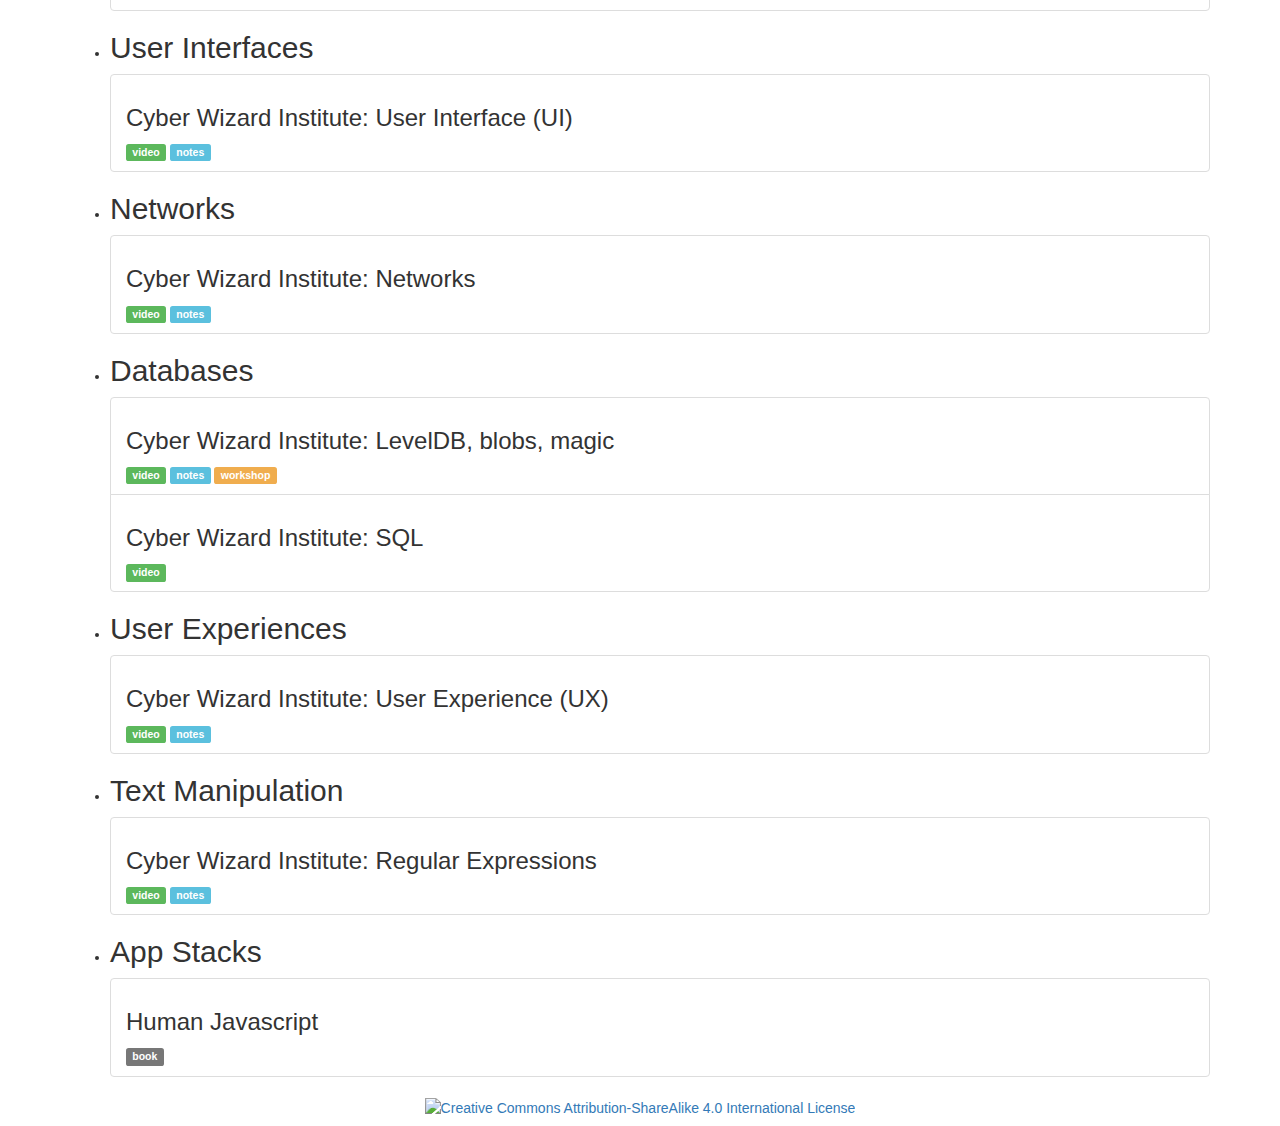
==== commit a3c0ded8: "Updates" ====
--- a/index.html
+++ b/index.html
@@ -76,7 +76,7 @@
     </p>
   </header>
   <ul class="arts">
-    <li class="art">
+    <li id="unix" class="art">
       <header>
         <h2>
           Unix
@@ -98,7 +98,7 @@
         </li>
       </ul>
     </li>
-    <li class="art">
+    <li id="javascript" class="art">
       <header>
         <h2>
           Javascript
@@ -133,7 +133,7 @@
         </li>
       </ul>
     </li>
-    <li class="art">
+    <li id="edit" class="art">
       <header>
         <h2>
           Text Editing
@@ -167,7 +167,7 @@
         </li>
       </ul>
     </li>
-    <li class="art">
+    <li id="git" class="art">
       <header>
         <h2>
           Git(Hub)
@@ -214,7 +214,7 @@
         </li>
       </ul>
     </li>
-    <li class="art">
+    <li id="io" class="art">
       <header>
         <h2>
           Async
@@ -228,7 +228,7 @@
 
 
 
-            <a href="http://ioschool.is/art-of-io" class="notes label label-info">notes</a>
+            <a href="http://ioschool.is/art-of-io?notes=true" class="notes label label-info">notes</a>
 
             <a href="https://npmjs.org/package/learnyounode" class="workshop label label-warning">workshop</a>
           </header>
@@ -265,7 +265,7 @@
         </li>
       </ul>
     </li>
-    <li class="art">
+    <li id="modules" class="art">
       <header>
         <h2>
           Modules
@@ -312,7 +312,7 @@
         </li>
       </ul>
     </li>
-    <li class="art">
+    <li id="streams" class="art">
       <header>
         <h2>
           Streams
@@ -336,7 +336,7 @@
         </li>
       </ul>
     </li>
-    <li class="art">
+    <li id="browser" class="art">
       <header>
         <h2>
           Browser Interfaces
@@ -383,7 +383,7 @@
         </li>
       </ul>
     </li>
-    <li class="art">
+    <li id="server" class="art">
       <header>
         <h2>
           Server Interfaces
@@ -404,7 +404,7 @@
         </li>
       </ul>
     </li>
-    <li class="art">
+    <li id="graphics" class="art">
       <header>
         <h2>
           Graphics
@@ -425,7 +425,7 @@
         </li>
       </ul>
     </li>
-    <li class="art">
+    <li id="ui" class="art">
       <header>
         <h2>
           User Interfaces
@@ -447,7 +447,7 @@
         </li>
       </ul>
     </li>
-    <li class="art">
+    <li id="net" class="art">
       <header>
         <h2>
           Networks
@@ -469,7 +469,7 @@
         </li>
       </ul>
     </li>
-    <li class="art">
+    <li id="db" class="art">
       <header>
         <h2>
           Databases
@@ -504,7 +504,7 @@
         </li>
       </ul>
     </li>
-    <li class="art">
+    <li id="" class="art">
       <header>
         <h2>
           User Experiences
@@ -526,10 +526,10 @@
         </li>
       </ul>
     </li>
-    <li class="art">
-      <header>
-        <h2>
-          Strings
+    <li id="text" class="art">
+      <header>
+        <h2>
+          Text Manipulation
         </h2>
       </header>
       <ul class="resources list-group">
@@ -548,10 +548,10 @@
         </li>
       </ul>
     </li>
-    <li class="art">
-      <header>
-        <h2>
-          Apps
+    <li id="stack" class="art">
+      <header>
+        <h2>
+          App Stacks
         </h2>
       </header>
       <ul class="resources list-group">
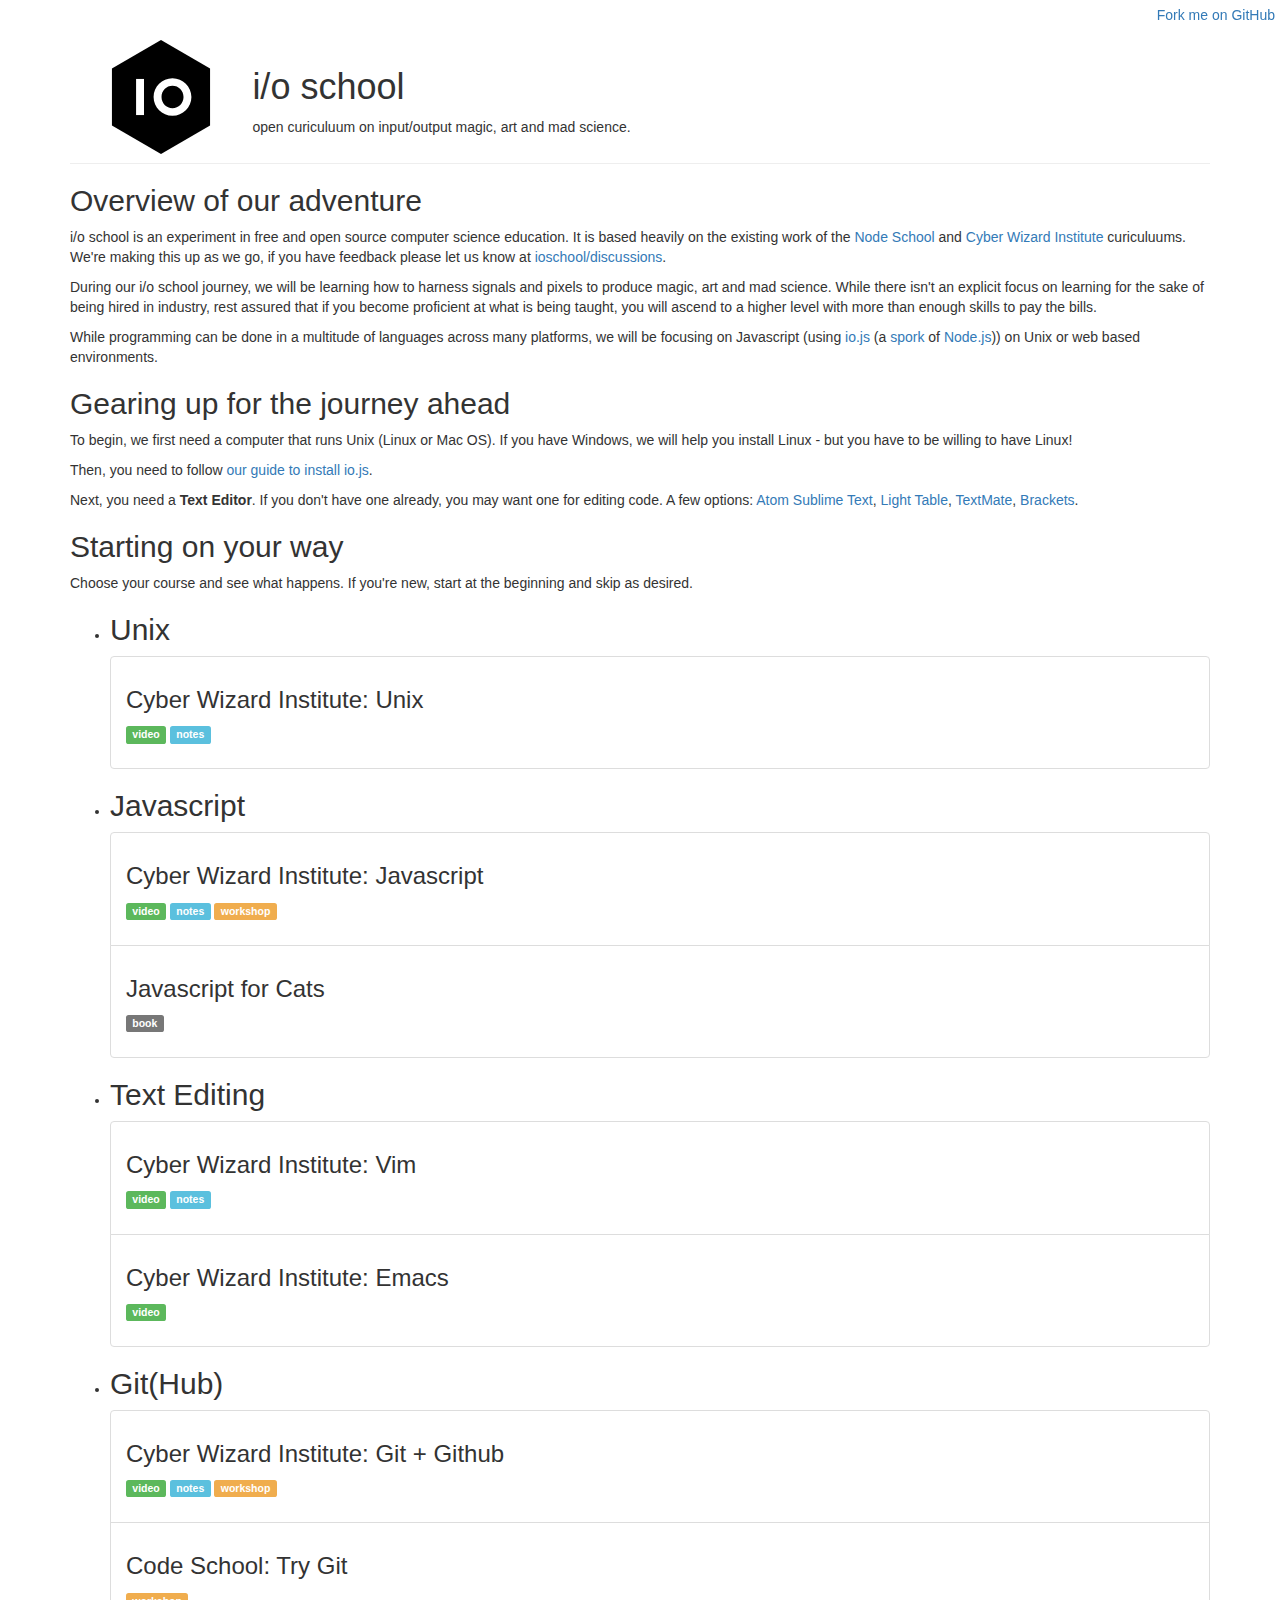
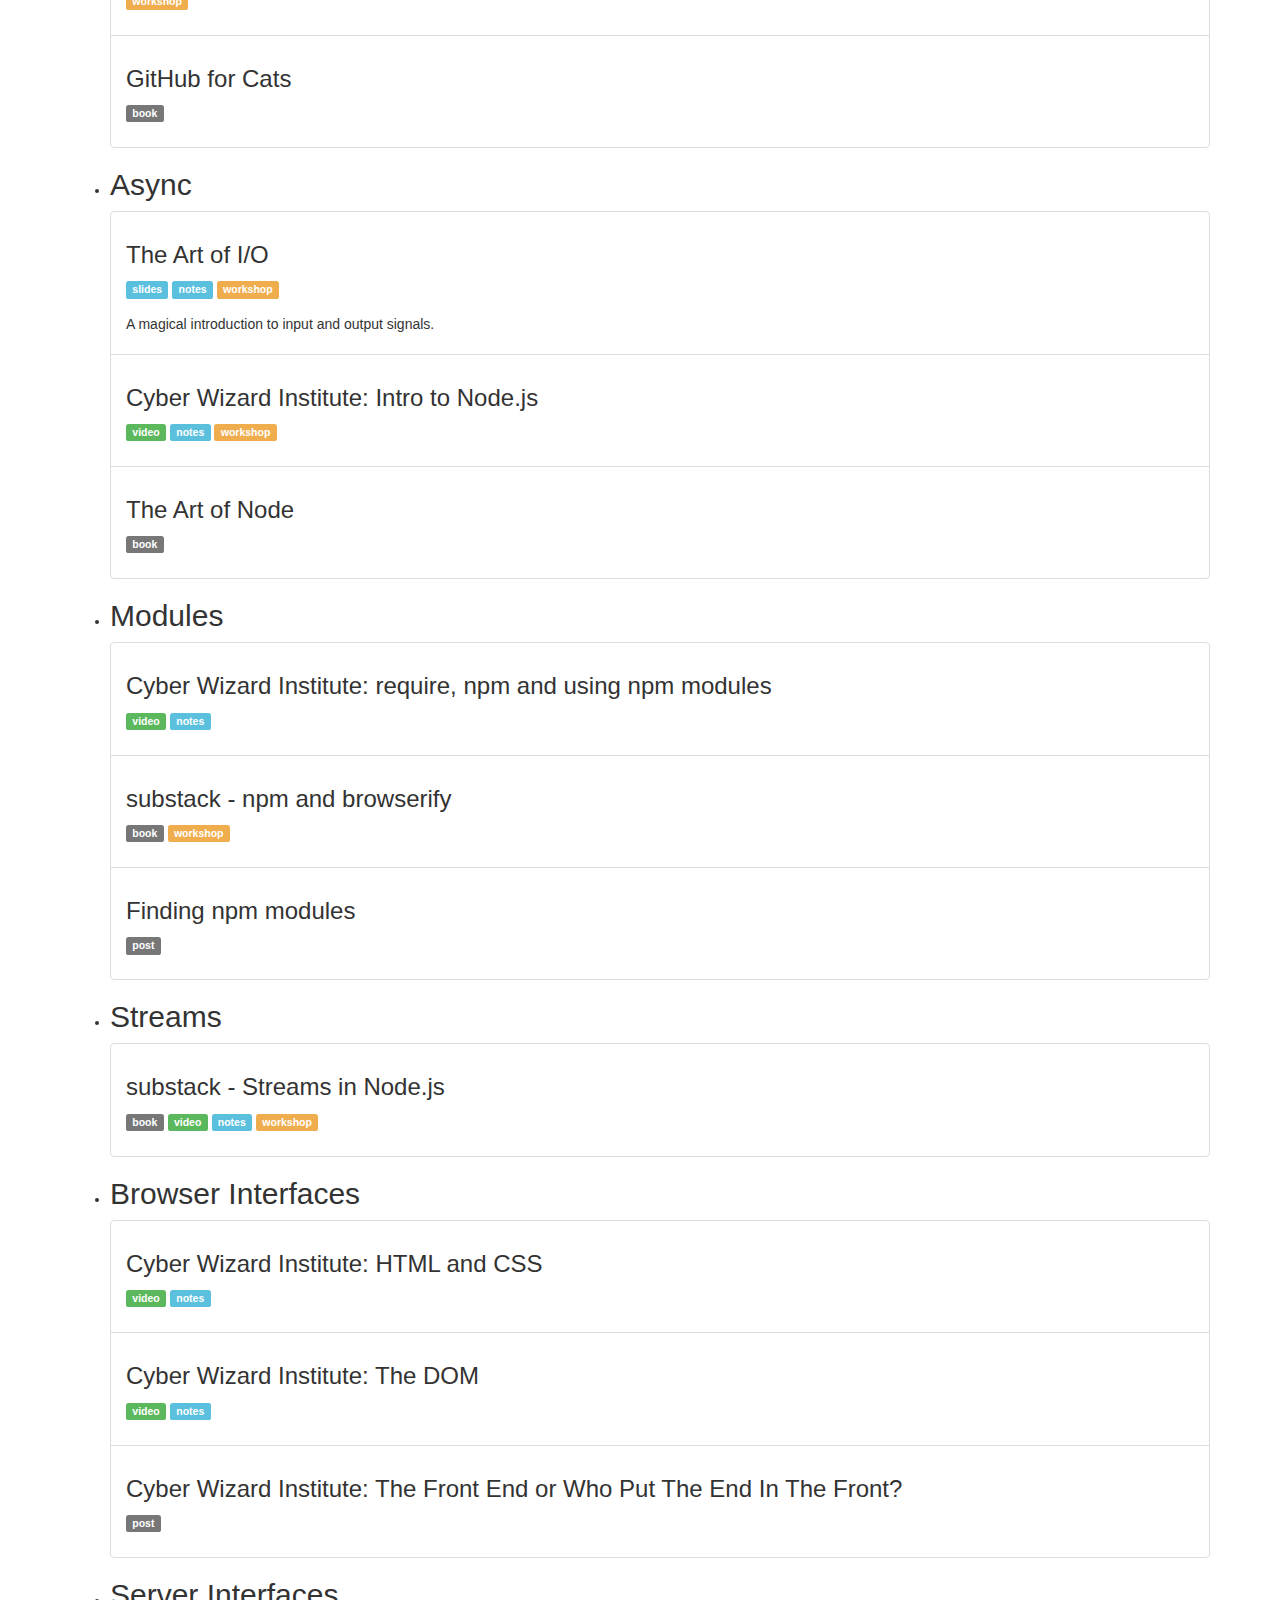
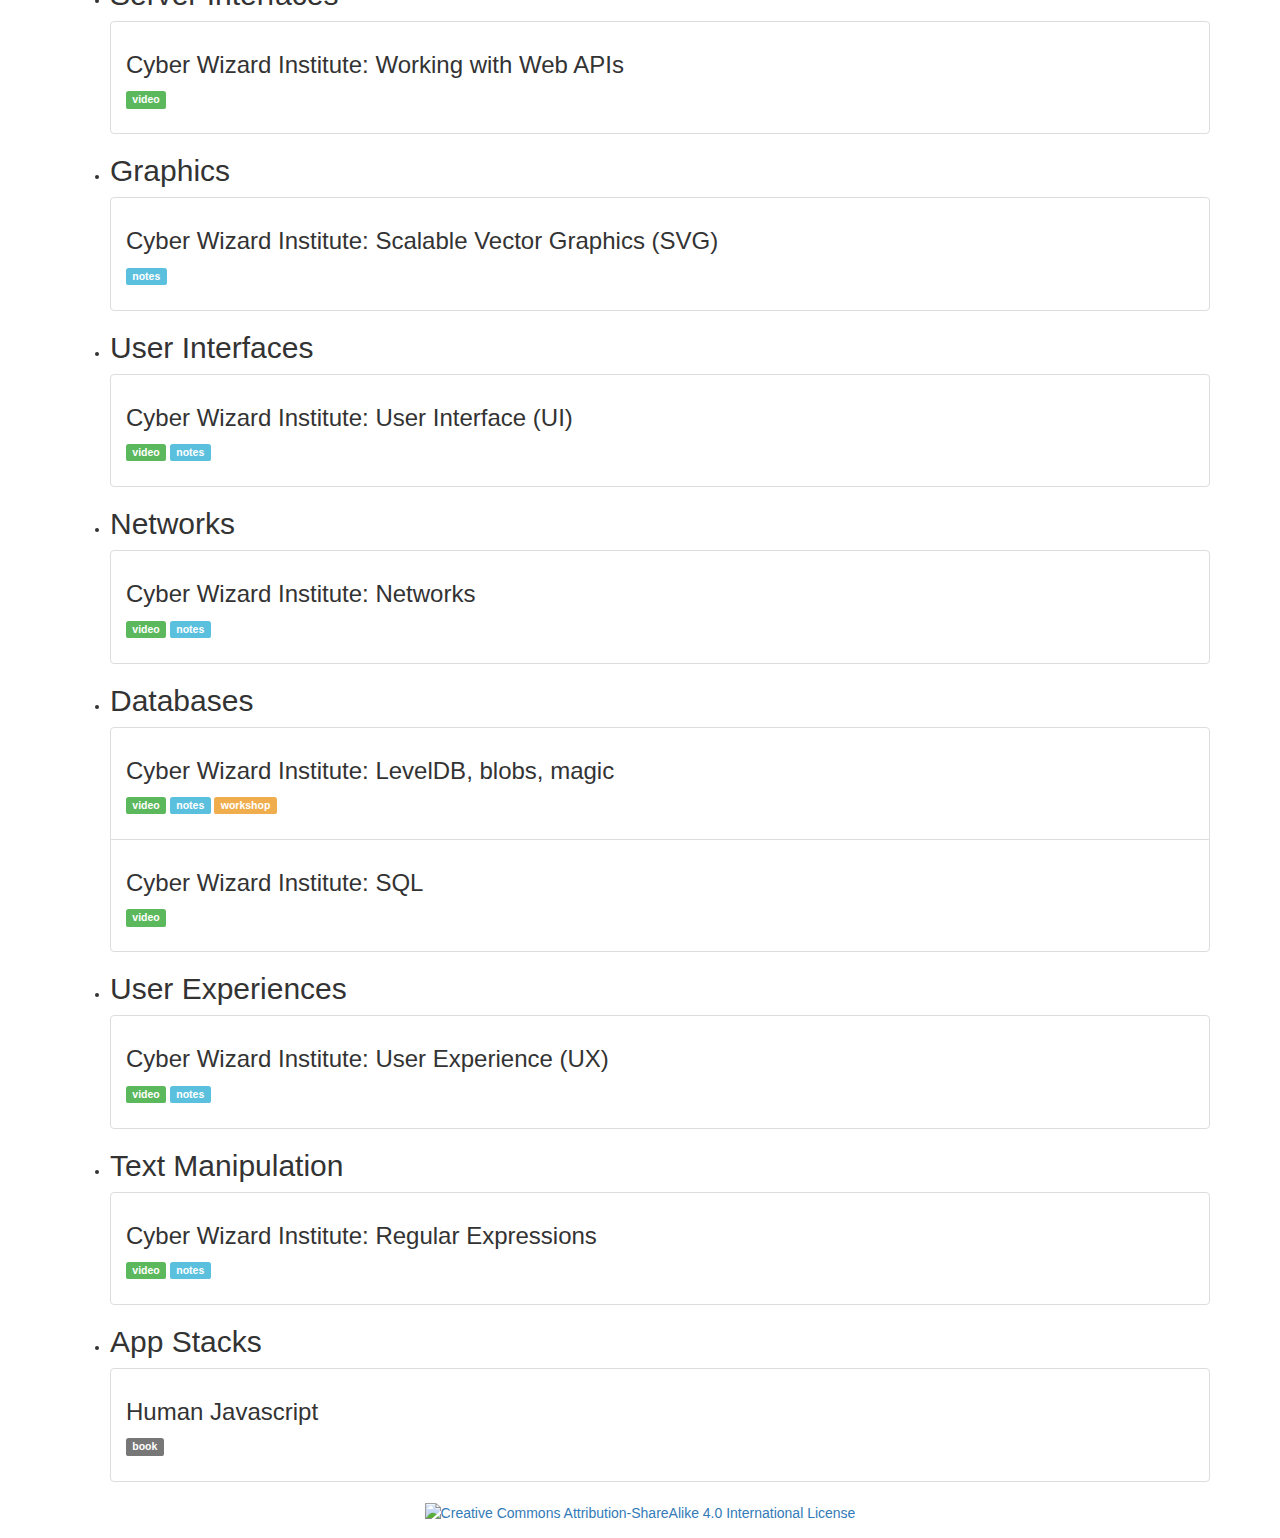
==== commit 0af5445b: "Updates" ====
--- a/index.html
+++ b/index.html
@@ -91,6 +91,7 @@
 
             <a href="https://www.youtube.com/watch?v=tKuvjuYT1-g" class="video label label-success">video</a>
 
+
             <a href="https://github.com/cyberwizardinstitute/workshops/blob/master/unix.markdown" class="notes label label-info">notes</a>
 
           </header>
@@ -113,6 +114,7 @@
 
             <a href="https://www.youtube.com/watch?v=kOB-V1KstIM" class="video label label-success">video</a>
 
+
             <a href="https://github.com/cyberwizardinstitute/workshops/blob/master/javascript.markdown" class="notes label label-info">notes</a>
 
             <a href="https://npmjs.org/package/javascripting" class="workshop label label-warning">workshop</a>
@@ -128,6 +130,7 @@
 
 
 
+
           </header>
 
         </li>
@@ -148,6 +151,7 @@
 
             <a href="https://www.youtube.com/watch?v=Fy8rVhjypBs" class="video label label-success">video</a>
 
+
             <a href="https://github.com/cyberwizardinstitute/workshops/blob/master/vim.markdown" class="notes label label-info">notes</a>
 
           </header>
@@ -162,6 +166,7 @@
             <a href="https://www.youtube.com/watch?v=ah9puba1aSQ" class="video label label-success">video</a>
 
 
+
           </header>
 
         </li>
@@ -182,6 +187,7 @@
 
             <a href="https://www.youtube.com/watch?v=IF-z4kOi4fM" class="video label label-success">video</a>
 
+
             <a href="https://github.com/cyberwizardinstitute/workshops/blob/master/git.markdown" class="notes label label-info">notes</a>
 
             <a href="https://npmjs.org/package/git-it" class="workshop label label-warning">workshop</a>
@@ -196,6 +202,7 @@
 
 
 
+
             <a href="https://try.github.io/" class="workshop label label-warning">workshop</a>
           </header>
 
@@ -209,6 +216,7 @@
 
 
 
+
           </header>
 
         </li>
@@ -227,6 +235,8 @@
 
 
 
+
+            <a href="http://ioschool.is/art-of-io" class="slides label label-info">slides</a>
 
             <a href="http://ioschool.is/art-of-io?notes=true" class="notes label label-info">notes</a>
 
@@ -245,6 +255,7 @@
 
             <a href="https://www.youtube.com/watch?v=7RQXUlDATbY" class="video label label-success">video</a>
 
+
             <a href="https://github.com/cyberwizardinstitute/workshops/blob/master/node_101.md" class="notes label label-info">notes</a>
 
             <a href="https://npmjs.org/package/learnyounode" class="workshop label label-warning">workshop</a>
@@ -260,6 +271,7 @@
 
 
 
+
           </header>
 
         </li>
@@ -280,6 +292,7 @@
 
             <a href="https://www.youtube.com/watch?v=B-IRNyMdYD0" class="video label label-success">video</a>
 
+
             <a href="https://github.com/cyberwizardinstitute/workshops/blob/master/require_modules.md" class="notes label label-info">notes</a>
 
           </header>
@@ -294,6 +307,7 @@
 
 
 
+
             <a href="https://npmjs.org/package/browserify-adventure" class="workshop label label-warning">workshop</a>
           </header>
 
@@ -307,6 +321,7 @@
 
 
 
+
           </header>
 
         </li>
@@ -328,6 +343,7 @@
 
             <a href="https://www.youtube.com/watch?v=k2jqXilcpKs" class="video label label-success">video</a>
 
+
             <a href="https://github.com/cyberwizardinstitute/workshops/blob/master/streams.markdown" class="notes label label-info">notes</a>
 
             <a href="https://npmjs.org/package/stream-adventure" class="workshop label label-warning">workshop</a>
@@ -351,6 +367,7 @@
 
             <a href="https://www.youtube.com/watch?v=GSOg6-Z6fdM" class="video label label-success">video</a>
 
+
             <a href="https://github.com/cyberwizardinstitute/workshops/blob/master/html.markdown" class="notes label label-info">notes</a>
 
           </header>
@@ -364,6 +381,7 @@
 
             <a href="https://www.youtube.com/watch?v=1CJIQF2eL7g" class="video label label-success">video</a>
 
+
             <a href="https://github.com/cyberwizardinstitute/workshops/blob/master/dom.markdown" class="notes label label-info">notes</a>
 
           </header>
@@ -378,6 +396,7 @@
 
 
 
+
           </header>
 
         </li>
@@ -399,6 +418,7 @@
             <a href="https://www.youtube.com/watch?v=Q5Ztihwti6g" class="video label label-success">video</a>
 
 
+
           </header>
 
         </li>
@@ -418,6 +438,7 @@
 
 
 
+
             <a href="https://github.com/cyberwizardinstitute/workshops/blob/master/svg.markdown" class="notes label label-info">notes</a>
 
           </header>
@@ -440,6 +461,7 @@
 
             <a href="https://www.youtube.com/watch?v=NVSRIZ3bGbs" class="video label label-success">video</a>
 
+
             <a href="https://github.com/cyberwizardinstitute/workshops/blob/master/ui.markdown" class="notes label label-info">notes</a>
 
           </header>
@@ -462,6 +484,7 @@
 
             <a href="https://www.youtube.com/watch?v=8ky8Lj3Te70" class="video label label-success">video</a>
 
+
             <a href="https://github.com/cyberwizardinstitute/workshops/blob/master/networks.markdown" class="notes label label-info">notes</a>
 
           </header>
@@ -484,6 +507,7 @@
 
             <a href="https://www.youtube.com/watch?v=Ssct_O1LET8" class="video label label-success">video</a>
 
+
             <a href="https://github.com/cyberwizardinstitute/workshops/blob/master/leveldb.markdown" class="notes label label-info">notes</a>
 
             <a href="https://npmjs.org/package/levelmeup" class="workshop label label-warning">workshop</a>
@@ -499,6 +523,7 @@
             <a href="https://www.youtube.com/watch?v=Esq5ms3rlo4" class="video label label-success">video</a>
 
 
+
           </header>
 
         </li>
@@ -519,6 +544,7 @@
 
             <a href="https://www.youtube.com/watch?v=IxM3VXaS1LE" class="video label label-success">video</a>
 
+
             <a href="https://github.com/cyberwizardinstitute/workshops/blob/master/UX.md" class="notes label label-info">notes</a>
 
           </header>
@@ -541,6 +567,7 @@
 
             <a href="https://www.youtube.com/watch?v=_RD6whFt7is" class="video label label-success">video</a>
 
+
             <a href="https://github.com/cyberwizardinstitute/workshops/blob/master/regex.markdown" class="notes label label-info">notes</a>
 
           </header>
@@ -560,6 +587,7 @@
             <h3>Human Javascript</h3>
 
             <a href="http://read.humanjavascript.com" class="book label label-default">book</a>
+
 
 
 
